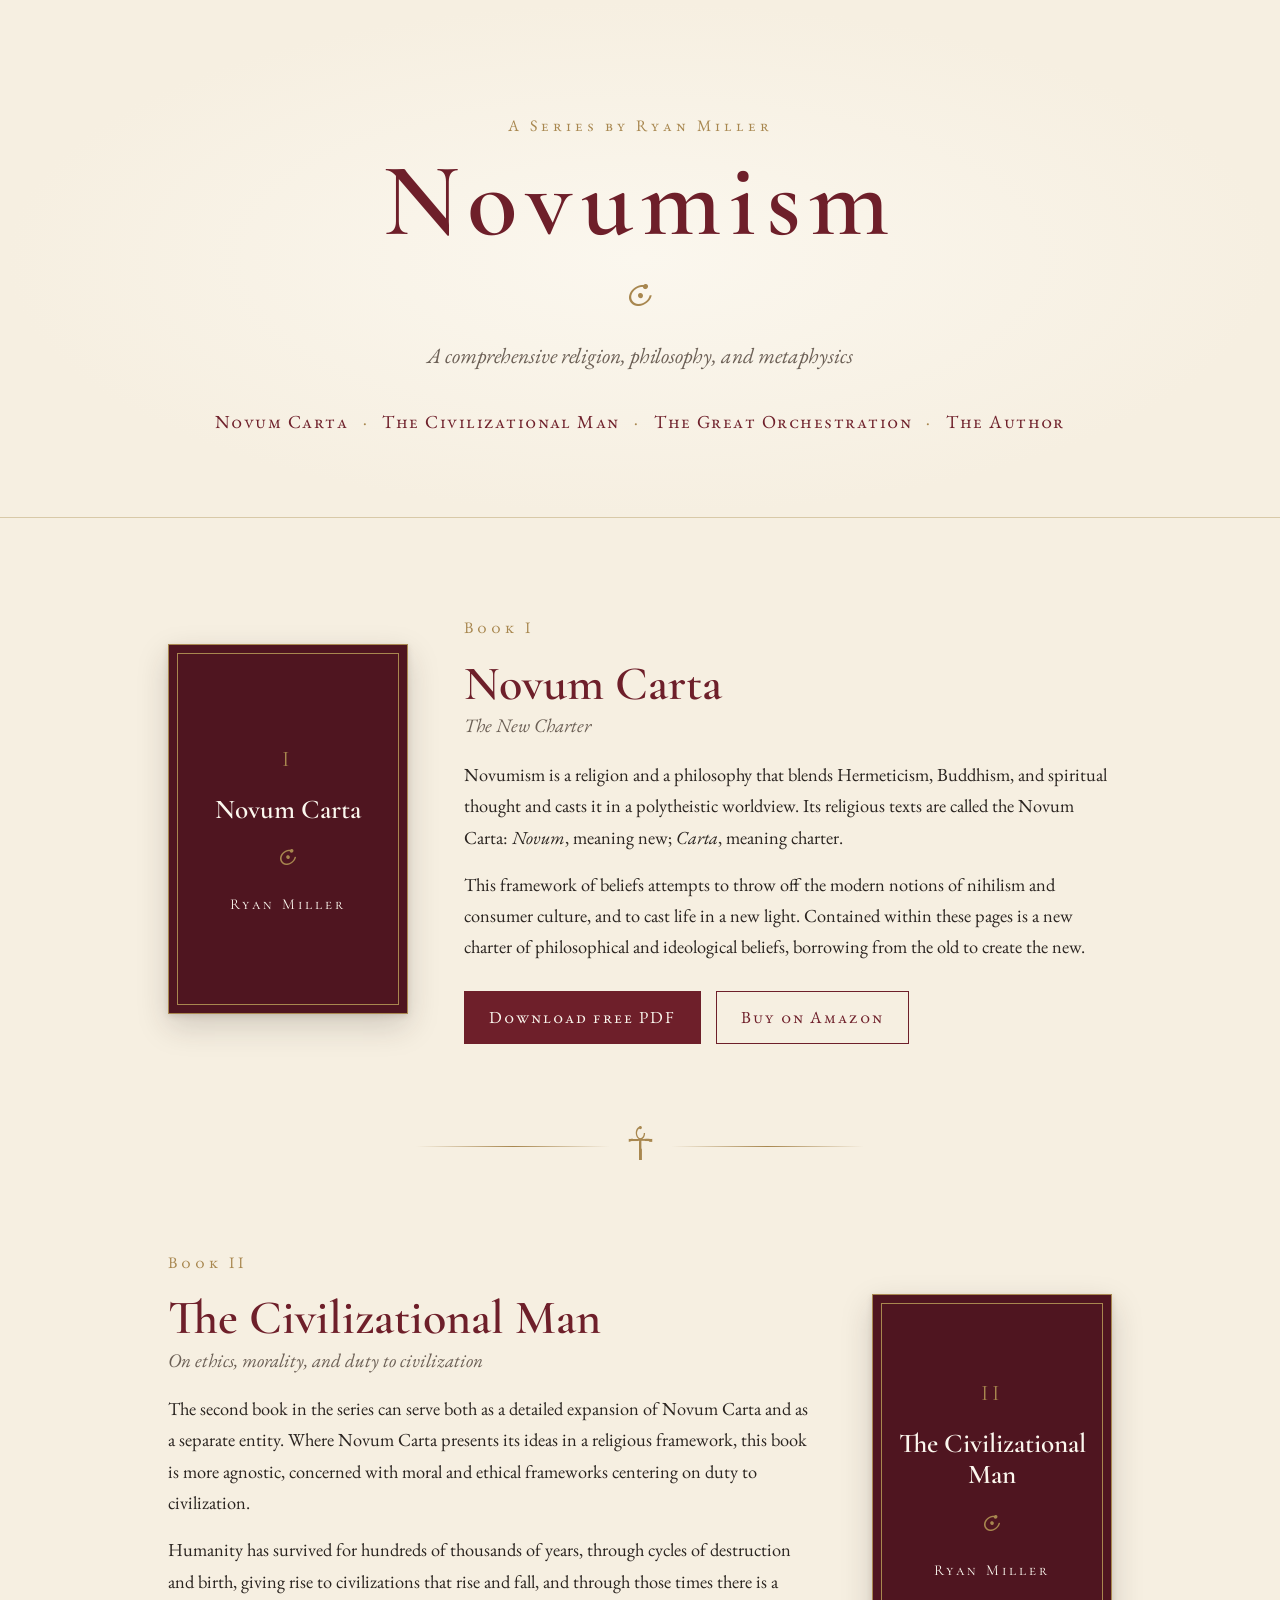
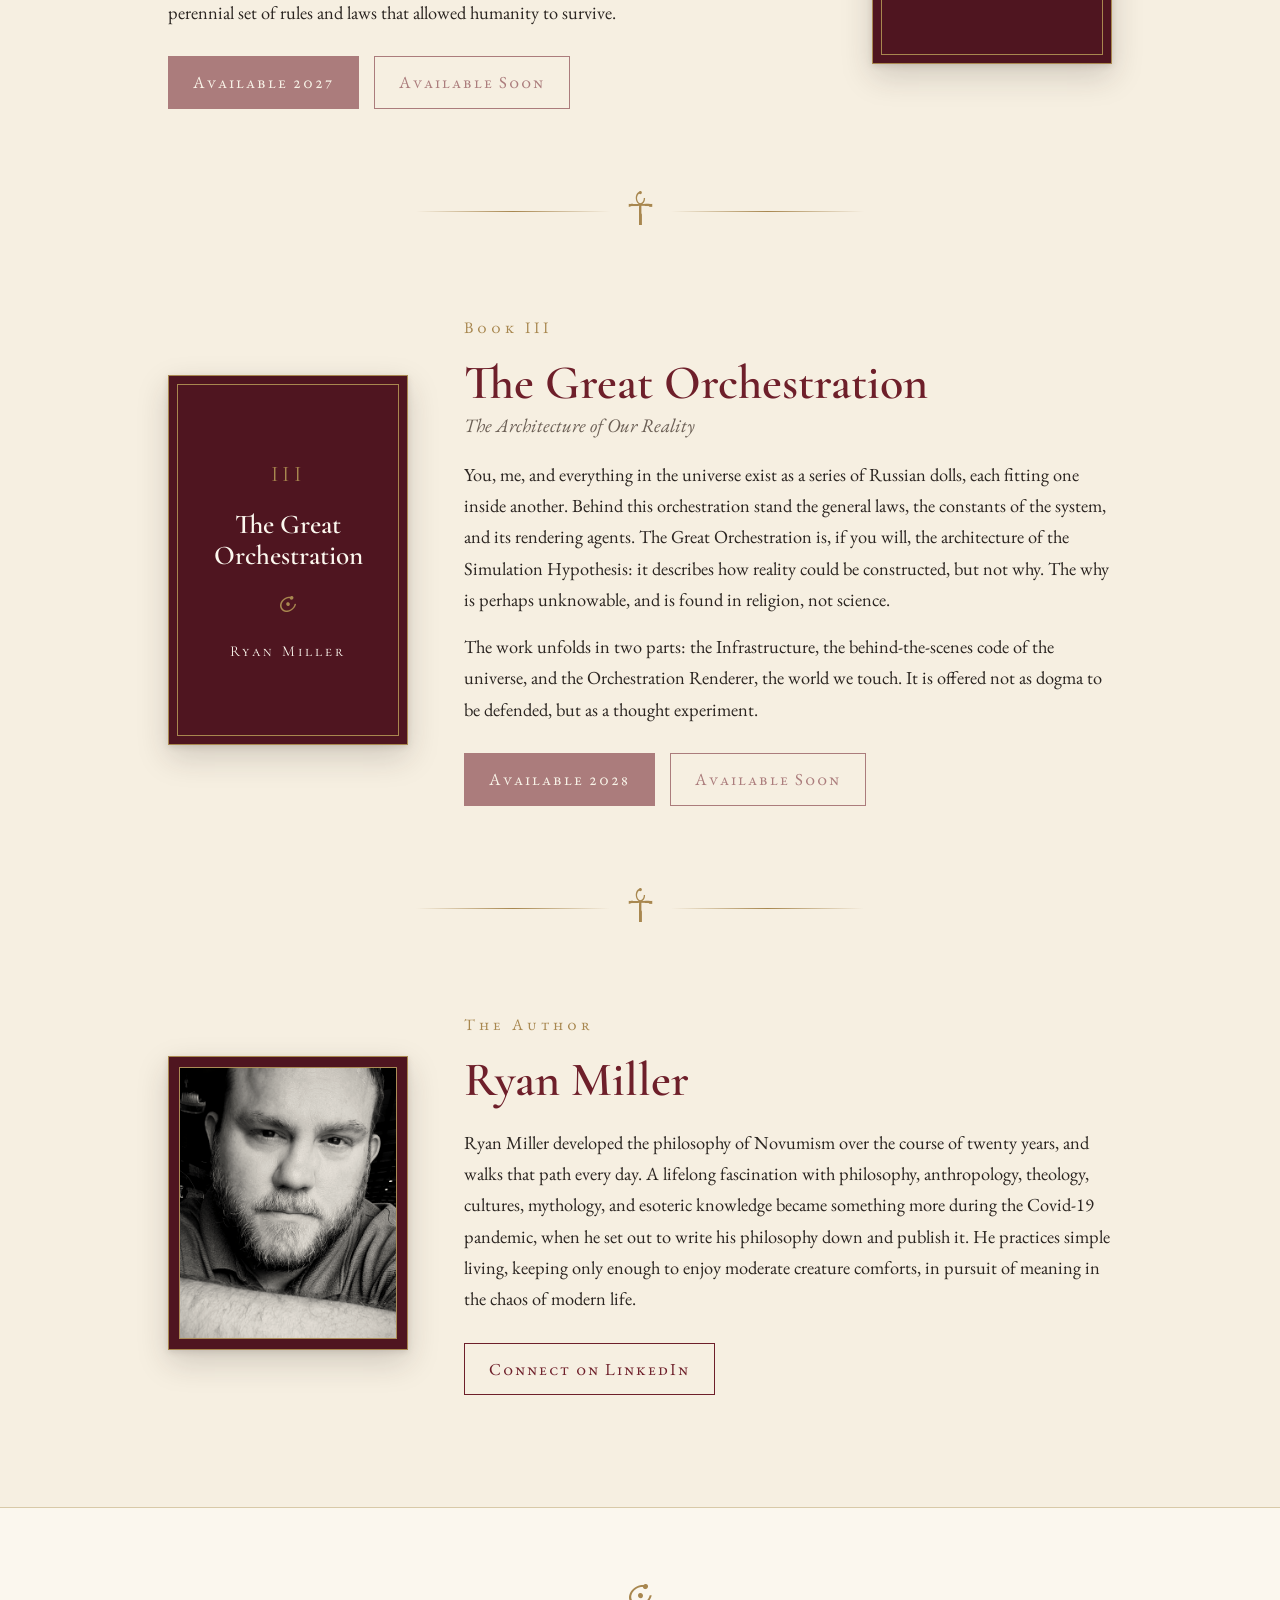
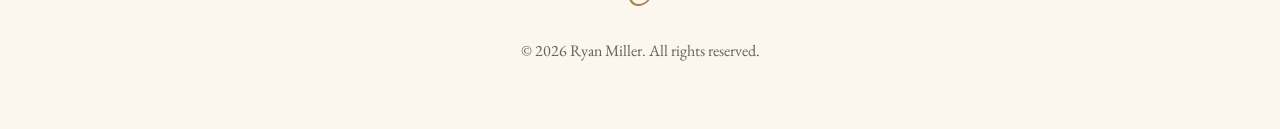
==== index.html @ d82b6052 "Adding novum carta book and link" ====
<!DOCTYPE html>
<html lang="en">
<head>
<meta charset="utf-8">
<meta name="viewport" content="width=device-width, initial-scale=1">
<title>Novumism — The Works of Ryan Miller</title>
<meta name="description" content="The Novumism series by Ryan Miller: Novum Carta, The Civilizational Man, and The Great Orchestration.">
<link rel="preconnect" href="https://fonts.googleapis.com">
<link rel="preconnect" href="https://fonts.gstatic.com" crossorigin>
<link href="https://fonts.googleapis.com/css2?family=Cormorant+Garamond:ital,wght@0,400;0,600;1,400&family=EB+Garamond:ital,wght@0,400;0,500;1,400&display=swap" rel="stylesheet">
<link rel="stylesheet" href="style.css">

<script>
  window.BOOK_LINKS = {
    "novum-carta":          { pdf: "pdfs/novum-carta.pdf", amazon: "https://www.amazon.com/Novum-Carta-Ryan-Miller/dp/B0CGM8W5PV/", cover: "" },
    "civilizational-man":   { pdf: "pdfs/the-civilizational-man.pdf", amazon: "#", cover: "" },
    "great-orchestration":  { pdf: "pdfs/the-great-orchestration.pdf", amazon: "#", cover: "" }
  };
</script>
</head>
<body>
<a class="skip" href="#works">Skip to the works</a>

<header class="hero">
  <p class="eyebrow">A Series by Ryan Miller</p>
  <h1>Novumism</h1>
  <div class="ornament" aria-hidden="true"><span class="ncs ncs-orbit"></span></div>
  <p class="tagline">A comprehensive religion, philosophy, and metaphysics</p>
  <nav aria-label="Books">
    <a href="#novum-carta">Novum Carta</a><span aria-hidden="true">·</span>
    <a href="#civilizational-man">The Civilizational Man</a><span aria-hidden="true">·</span>
    <a href="#great-orchestration">The Great Orchestration</a><span aria-hidden="true">·</span>
    <a href="#author">The Author</a>
  </nav>
</header>

<main id="works">

  <section class="book" id="novum-carta" aria-labelledby="t1">
    <div class="cover" data-title="Novum Carta" data-numeral="I"></div>
    <div class="text">
      <p class="numeral">Book I</p>
      <h2 id="t1">Novum Carta</h2>
      <p class="subtitle"><em>The New Charter</em></p>
      <p>Novumism is a religion and a philosophy that blends Hermeticism, Buddhism, and spiritual thought and casts it in a polytheistic worldview. Its religious texts are called the Novum Carta: <em>Novum</em>, meaning new; <em>Carta</em>, meaning charter.</p>
      <p>This framework of beliefs attempts to throw off the modern notions of nihilism and consumer culture, and to cast life in a new light. Contained within these pages is a new charter of philosophical and ideological beliefs, borrowing from the old to create the new.</p>
      <div class="actions">
        <a class="btn primary" data-link="pdf" href="#">Download free PDF</a>
        <a class="btn" data-link="amazon" href="#" rel="noopener">Buy on Amazon</a>
      </div>
    </div>
  </section>

  <div class="divider" aria-hidden="true"><span class="ncs ncs-ankh symbol-divider"></span></div>

  <section class="book reverse" id="civilizational-man" aria-labelledby="t2">
    <div class="cover" data-title="The Civilizational Man" data-numeral="II"></div>
    <div class="text">
      <p class="numeral">Book II</p>
      <h2 id="t2">The Civilizational Man</h2>
      <p class="subtitle"><em>On ethics, morality, and duty to civilization</em></p>
      <p>The second book in the series can serve both as a detailed expansion of Novum Carta and as a separate entity. Where Novum Carta presents its ideas in a religious framework, this book is more agnostic, concerned with moral and ethical frameworks centering on duty to civilization.</p>
      <p>Humanity has survived for hundreds of thousands of years, through cycles of destruction and birth, giving rise to civilizations that rise and fall, and through those times there is a perennial set of rules and laws that allowed humanity to survive.</p>
      <div class="actions">
        <a class="btn primary" data-link="pdf" href="#" aria-disabled="true">Available 2027</a>
        <a class="btn" data-link="amazon" href="#" rel="noopener" aria-disabled="true">Available Soon</a>
      </div>
    </div>
  </section>

  <div class="divider" aria-hidden="true"><span class="ncs ncs-ankh symbol-divider"></span></div>

  <section class="book" id="great-orchestration" aria-labelledby="t3">
    <div class="cover" data-title="The Great Orchestration" data-numeral="III"></div>
    <div class="text">
      <p class="numeral">Book III</p>
      <h2 id="t3">The Great Orchestration</h2>
      <p class="subtitle"><em>The Architecture of Our Reality</em></p>
      <p>You, me, and everything in the universe exist as a series of Russian dolls, each fitting one inside another. Behind this orchestration stand the general laws, the constants of the system, and its rendering agents. The Great Orchestration is, if you will, the architecture of the Simulation Hypothesis: it describes how reality could be constructed, but not why. The why is perhaps unknowable, and is found in religion, not science.</p>
      <p>The work unfolds in two parts: the Infrastructure, the behind-the-scenes code of the universe, and the Orchestration Renderer, the world we touch. It is offered not as dogma to be defended, but as a thought experiment.</p>
      <div class="actions">
        <a class="btn primary" data-link="pdf" href="#" aria-disabled="true">Available 2028</a>
        <a class="btn" data-link="amazon" href="#" rel="noopener" aria-disabled="true">Available Soon</a>
      </div>
    </div>
  </section>

  <div class="divider" aria-hidden="true"><span class="ncs ncs-ankh symbol-divider"></span></div>

  <section class="author" id="author" aria-labelledby="t4">
    <figure class="portrait">
      <img src="images/author.png" alt="Portrait of Ryan Miller" width="694" height="648" loading="lazy">
    </figure>
    <div class="text">
      <p class="numeral">The Author</p>
      <h2 id="t4">Ryan Miller</h2>
      <p>Ryan Miller developed the philosophy of Novumism over the course of twenty years, and walks that path every day. A lifelong fascination with philosophy, anthropology, theology, cultures, mythology, and esoteric knowledge became something more during the Covid-19 pandemic, when he set out to write his philosophy down and publish it. He practices simple living, keeping only enough to enjoy moderate creature comforts, in pursuit of meaning in the chaos of modern life.</p>
      <div class="actions">
        <a class="btn" href="https://www.linkedin.com/in/more-guids/" target="_blank" rel="noopener">Connect on LinkedIn</a>
      </div>
    </div>
  </section>

</main>

<footer>
  <div class="ornament" aria-hidden="true"><span class="ncs ncs-orbit"></span></div>
  <p>© <span id="year">2026</span> Ryan Miller. All rights reserved.</p>
</footer>

<script>
(function () {
  var cfg = window.BOOK_LINKS || {};
  document.querySelectorAll(".book").forEach(function (sec) {
    var c = cfg[sec.id] || {};
    sec.querySelectorAll("[data-link]").forEach(function (a) {
      var url = c[a.dataset.link];
      var forced = a.getAttribute("aria-disabled") === "true";
      if (url && url !== "#" && !forced) {
        a.href = url;
        if (a.dataset.link === "amazon") a.target = "_blank";
        if (a.dataset.link === "pdf") {
          a.setAttribute("download", "");
          // Dim automatically until the PDF actually exists in the repo.
          fetch(url, { method: "HEAD", cache: "no-store" }).then(function (r) {
            if (!r.ok) disable(a);
          }).catch(function () {});
        }
      } else {
        disable(a);
      }
    });
    var cover = sec.querySelector(".cover");
    var title = cover.dataset.title;
    if (c.cover) {
      var img = new Image();
      img.alt = "Cover of " + title;
      img.src = c.cover;
      img.onerror = function () { img.remove(); fallback(); };
      cover.appendChild(img);
    } else fallback();
    function fallback() {
      cover.classList.add("fallback");
      cover.setAttribute("role", "img");
      cover.setAttribute("aria-label", title + " (cover coming soon)");
      cover.innerHTML = '<span class="cn">' + cover.dataset.numeral + '</span><span class="ct">' + title + '</span><span class="cr"><span class="ncs ncs-orbit"></span></span><span class="ca">Ryan Miller</span>';
    }
  });
  function disable(a) {
    a.classList.add("pending");
    a.setAttribute("aria-disabled", "true");
    a.removeAttribute("download");
    a.removeAttribute("target");
    a.setAttribute("href", "#");
    a.title = "Link coming soon";
    a.addEventListener("click", function (e) { e.preventDefault(); });
  }
  document.getElementById("year").textContent = new Date().getFullYear();
})();
</script>
</body>
</html>
---- style.css ----
:root{
  --parchment:#f6efe1; --ivory:#fbf7ee; --ink:#2a2420; --muted:#6b5f55;
  --burgundy:#6e1f2a; --burgundy-dark:#4f1520; --gold:#a8874f; --line:#d8c9a8;
}
*{box-sizing:border-box}
html{scroll-behavior:smooth}
body{margin:0;background:var(--parchment);color:var(--ink);
  font-family:"EB Garamond",Georgia,"Times New Roman",serif;font-size:1.15rem;line-height:1.7}
h1,h2{font-family:"Cormorant Garamond",Georgia,serif;font-weight:600;color:var(--burgundy);margin:0}
a{color:var(--burgundy)}
:focus-visible{outline:2px solid var(--gold);outline-offset:3px}
.skip{position:absolute;left:-9999px}.skip:focus{left:1rem;top:1rem;background:var(--ivory);padding:.5rem 1rem}

.hero{text-align:center;padding:7rem 1.5rem 5rem;background:
  radial-gradient(ellipse at center,var(--ivory) 0%,var(--parchment) 70%);
  border-bottom:1px solid var(--line)}
.eyebrow,.numeral{font-variant:small-caps;letter-spacing:.25em;color:var(--gold);margin:0 0 .5rem;font-size:1rem}
.hero h1{font-size:clamp(3.2rem,10vw,6.5rem);letter-spacing:.08em;line-height:1.05}
.ornament{color:var(--gold);font-size:1.8rem;margin:1rem 0}
.tagline{font-style:italic;font-size:1.35rem;color:var(--muted);max-width:36rem;margin:0 auto 2rem}
.hero nav{display:flex;flex-wrap:wrap;justify-content:center;gap:.4rem .9rem;font-variant:small-caps;letter-spacing:.08em}
.hero nav a{text-decoration:none}.hero nav a:hover{text-decoration:underline}
.hero nav span{color:var(--gold)}

main{max-width:62rem;margin:0 auto;padding:4rem 1.5rem}
.book{display:grid;grid-template-columns:15rem 1fr;gap:3.5rem;align-items:center;padding:2rem 0;scroll-margin-top:2rem}
.book.reverse{grid-template-columns:1fr 15rem}
.book.reverse .cover{order:2}
.book h2{font-size:clamp(2.2rem,5vw,3rem);line-height:1.1}
.subtitle{margin:.25rem 0 1.25rem;color:var(--muted);font-size:1.2rem}
.text p{margin:0 0 1rem}

.cover{aspect-ratio:5.06/7.81;width:100%;box-shadow:0 12px 30px rgba(42,36,32,.18),0 2px 6px rgba(42,36,32,.12)}
.cover img{width:100%;height:100%;object-fit:cover;display:block}
.cover.fallback{background:var(--burgundy-dark);color:var(--ivory);display:flex;flex-direction:column;
  align-items:center;justify-content:center;text-align:center;padding:1.5rem;
  border:1px solid var(--gold);outline:1px solid var(--gold);outline-offset:-10px;font-family:"Cormorant Garamond",serif}
.cn{font-size:1.4rem;color:var(--gold);letter-spacing:.2em}
.ct{font-size:1.7rem;line-height:1.15;margin:1rem 0;font-weight:600}
.cr{color:var(--gold);font-size:1.3rem}
.ca{margin-top:1rem;font-variant:small-caps;letter-spacing:.2em;font-size:.95rem}

.actions{display:flex;flex-wrap:wrap;gap:.9rem;margin-top:1.75rem}
.btn{display:inline-block;padding:.7rem 1.5rem;border:1px solid var(--burgundy);text-decoration:none;
  font-variant:small-caps;letter-spacing:.12em;font-size:1.05rem;transition:background .2s,color .2s}
.btn.primary{background:var(--burgundy);color:var(--ivory)}
.btn:hover{background:var(--burgundy-dark);color:var(--ivory)}
.btn.pending{opacity:.55;cursor:not-allowed}

.divider{display:flex;align-items:center;gap:1rem;margin:3rem auto;max-width:28rem;color:var(--gold)}
.divider::before,.divider::after{content:"";flex:1;height:1px;background:linear-gradient(90deg,transparent,var(--gold),transparent)}

footer{text-align:center;padding:3rem 1.5rem 4rem;border-top:1px solid var(--line);color:var(--muted);font-size:1rem;background:var(--ivory)}
footer p{margin:0}

@font-face {
  font-family: 'Novumism';
  src: url('fonts/Novumism.woff2') format('woff2'),
       url('fonts/Novumism.ttf') format('truetype');
  font-weight: normal;
  font-style: normal;
  font-display: block;
}

.ncs {
  font-family: 'Novumism';
  font-weight: normal;
  font-style: normal;
  line-height: 1;
}
.symbol-divider{font-size: 45px;}

.ncs-orbit::before    { content: '\E000'; }
.ncs-ankh::before     { content: '\E001'; }
.ncs-triangle::before { content: '\E002'; }


@media (max-width:720px){
  .book.reverse{grid-template-columns:1fr}
  .book{grid-template-columns:1fr;gap:2rem;text-align:center}
  .book .cover,.book.reverse .cover{order:0;max-width:12rem;margin:0 auto}
  .actions{justify-content:center}
  .hero{padding:5rem 1.25rem 3.5rem}
}
@media (prefers-reduced-motion:reduce){html{scroll-behavior:auto}.btn{transition:none}}

/* Author */
.author{display:grid;grid-template-columns:15rem 1fr;gap:3.5rem;align-items:center;padding:2rem 0 3rem;scroll-margin-top:2rem}
.author h2{font-size:clamp(2.2rem,5vw,3rem);line-height:1.1;margin-bottom:1.25rem}
.portrait{margin:0;padding:10px;background:var(--burgundy-dark);border:1px solid var(--gold);
  box-shadow:0 12px 30px rgba(42,36,32,.18),0 2px 6px rgba(42,36,32,.12)}
.portrait img{display:block;width:100%;height:auto;aspect-ratio:4/5;object-fit:cover;object-position:50% 30%;
  outline:1px solid var(--gold);outline-offset:-1px;filter:sepia(.15) contrast(1.02)}
@media (max-width:720px){
  .author{grid-template-columns:1fr;gap:2rem;text-align:center}
  .portrait{max-width:12rem;margin:0 auto}
}
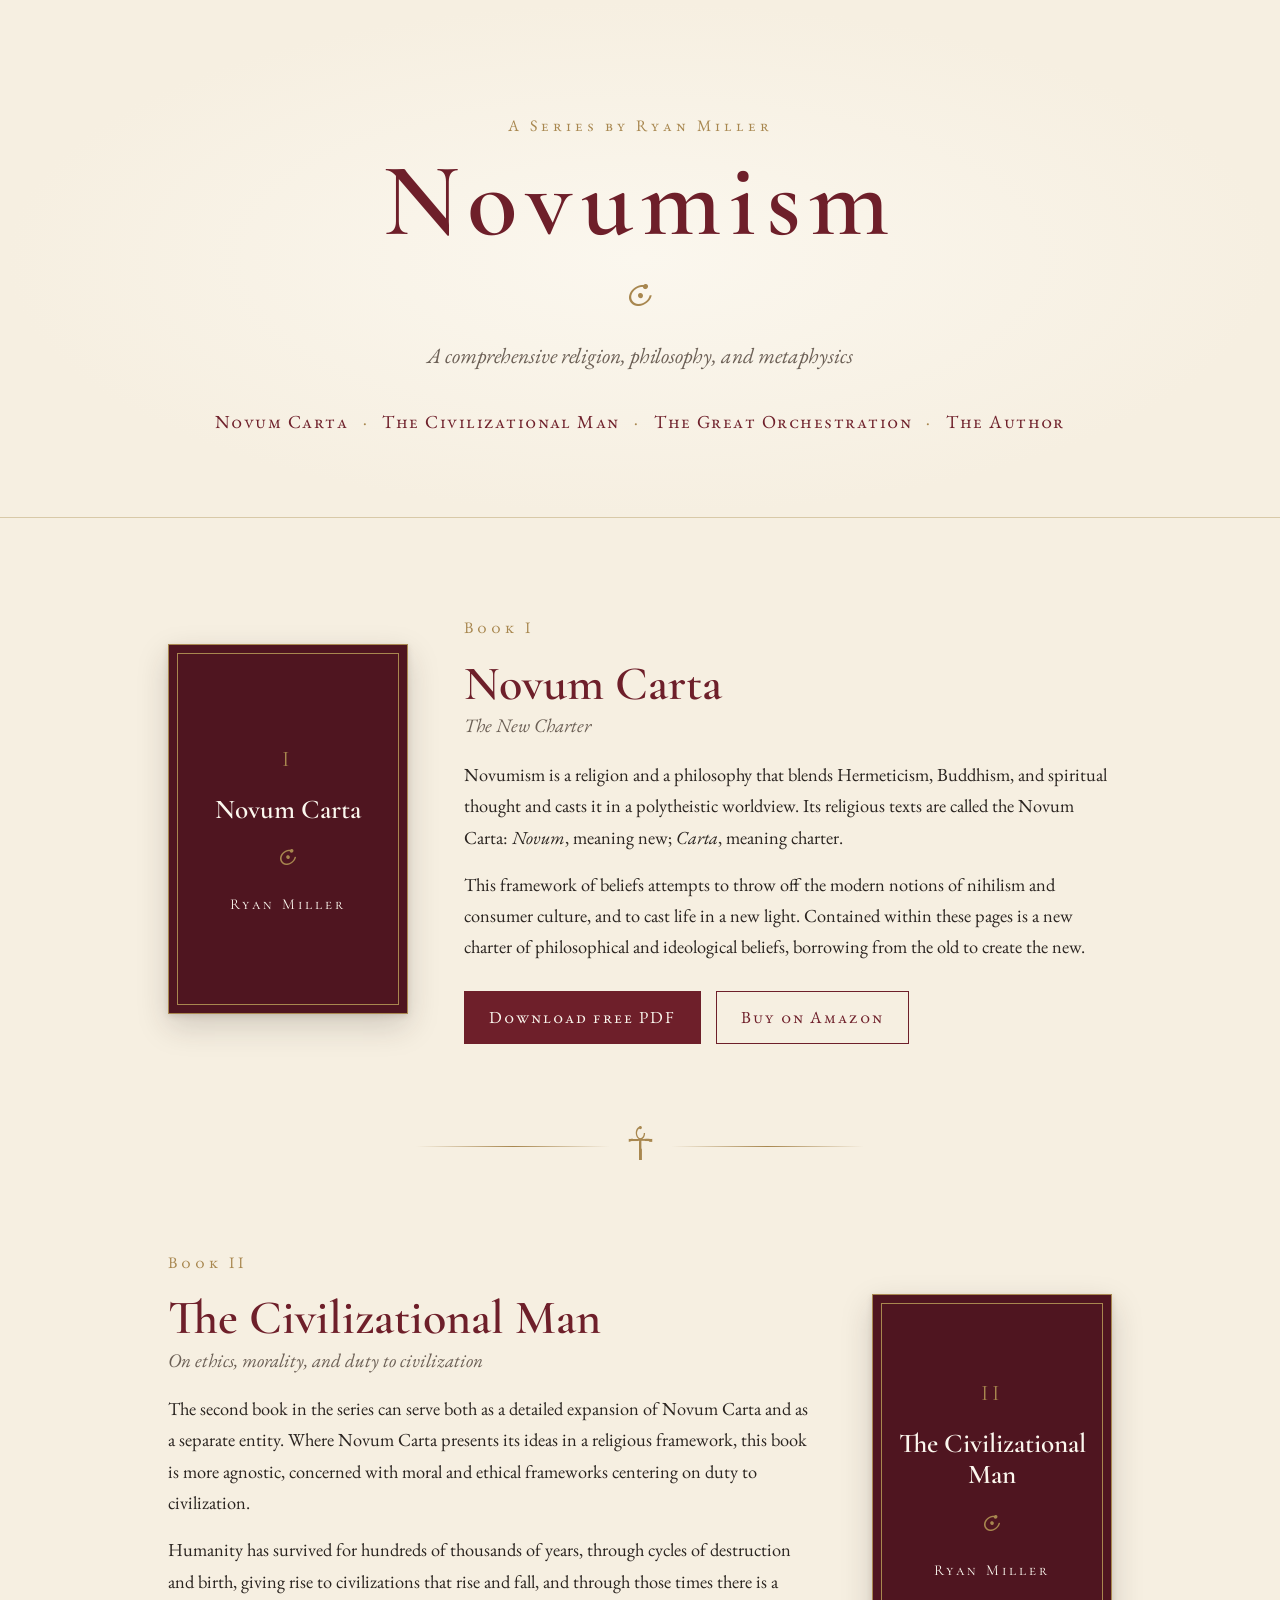
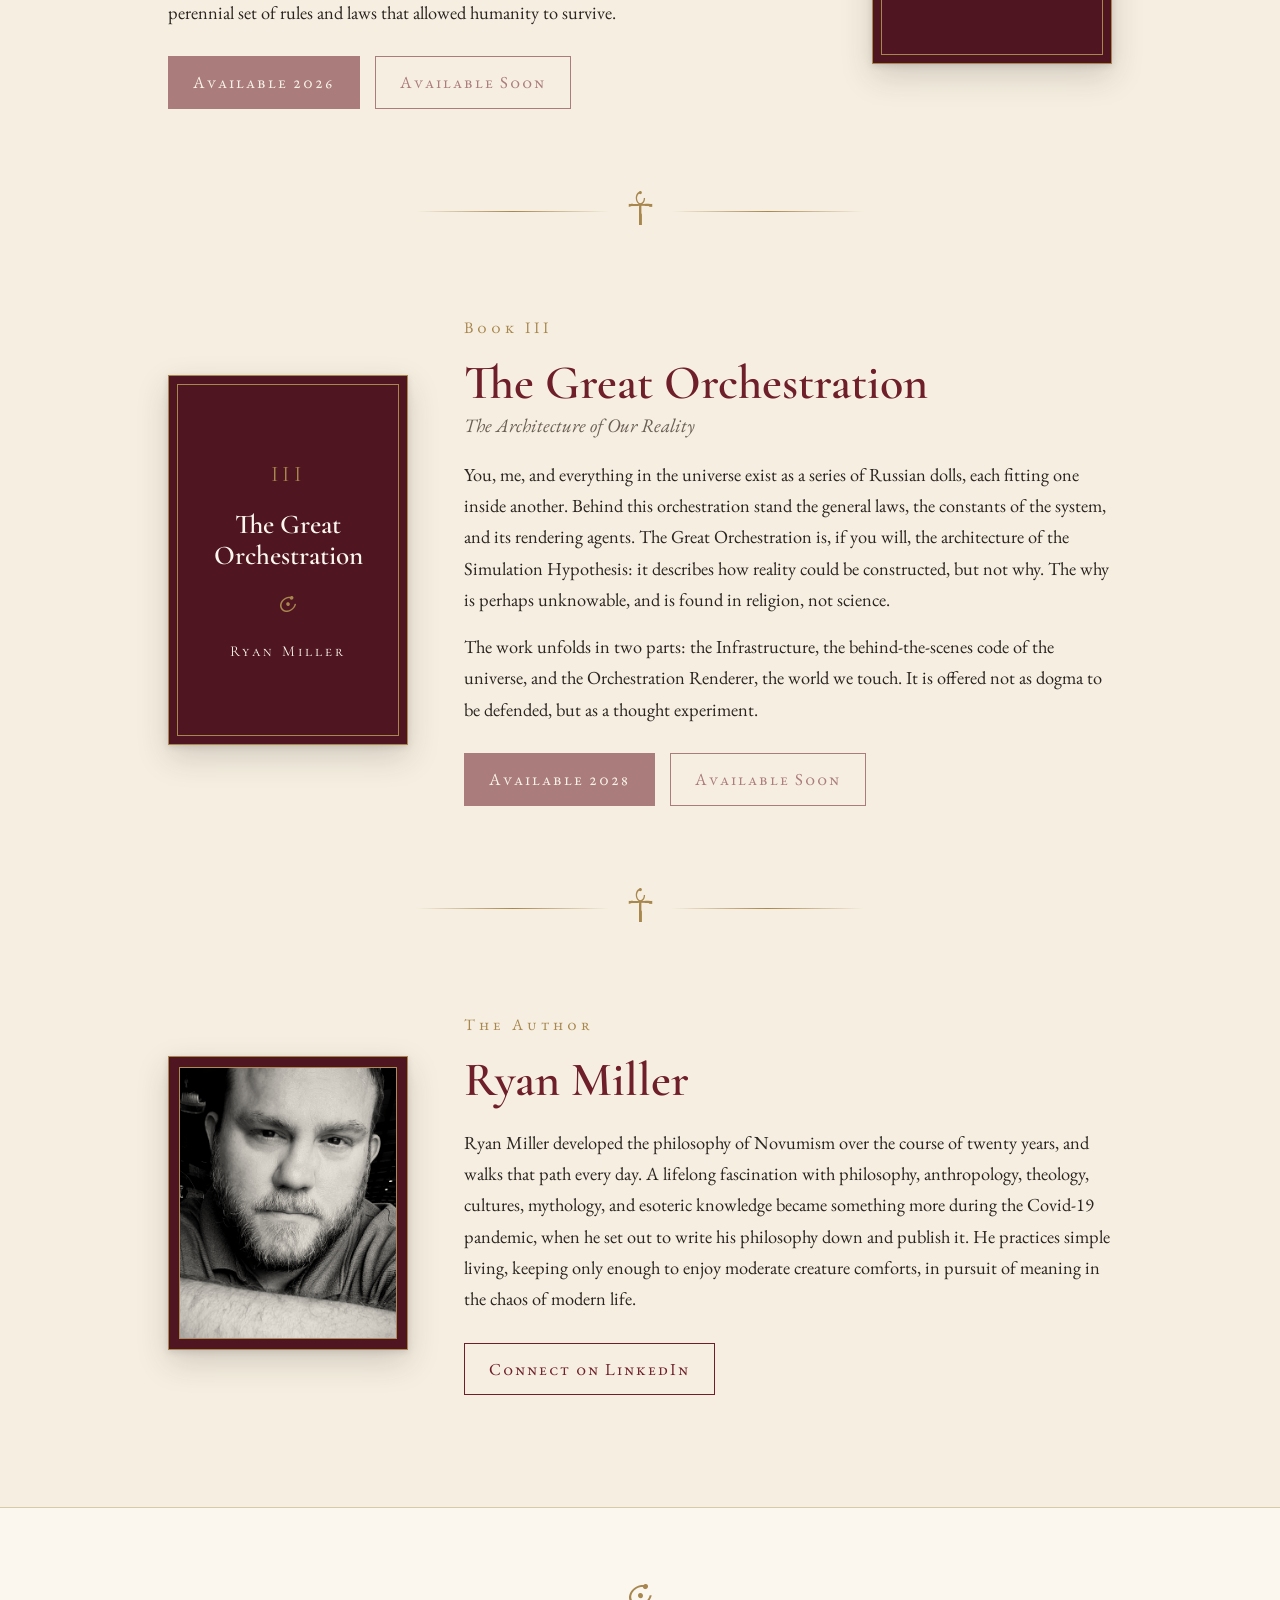
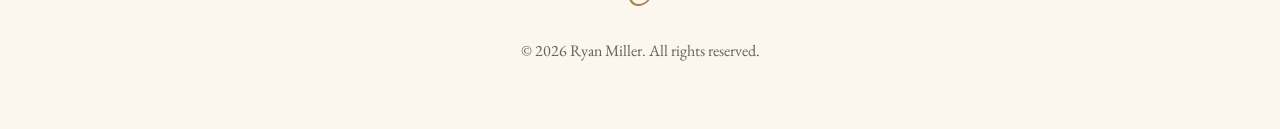
==== commit 9fbc9360: "Civilizational Man: Available 2026" ====
--- a/index.html
+++ b/index.html
@@ -62,7 +62,7 @@
       <p>The second book in the series can serve both as a detailed expansion of Novum Carta and as a separate entity. Where Novum Carta presents its ideas in a religious framework, this book is more agnostic, concerned with moral and ethical frameworks centering on duty to civilization.</p>
       <p>Humanity has survived for hundreds of thousands of years, through cycles of destruction and birth, giving rise to civilizations that rise and fall, and through those times there is a perennial set of rules and laws that allowed humanity to survive.</p>
       <div class="actions">
-        <a class="btn primary" data-link="pdf" href="#" aria-disabled="true">Available 2027</a>
+        <a class="btn primary" data-link="pdf" href="#" aria-disabled="true">Available 2026</a>
         <a class="btn" data-link="amazon" href="#" rel="noopener" aria-disabled="true">Available Soon</a>
       </div>
     </div>
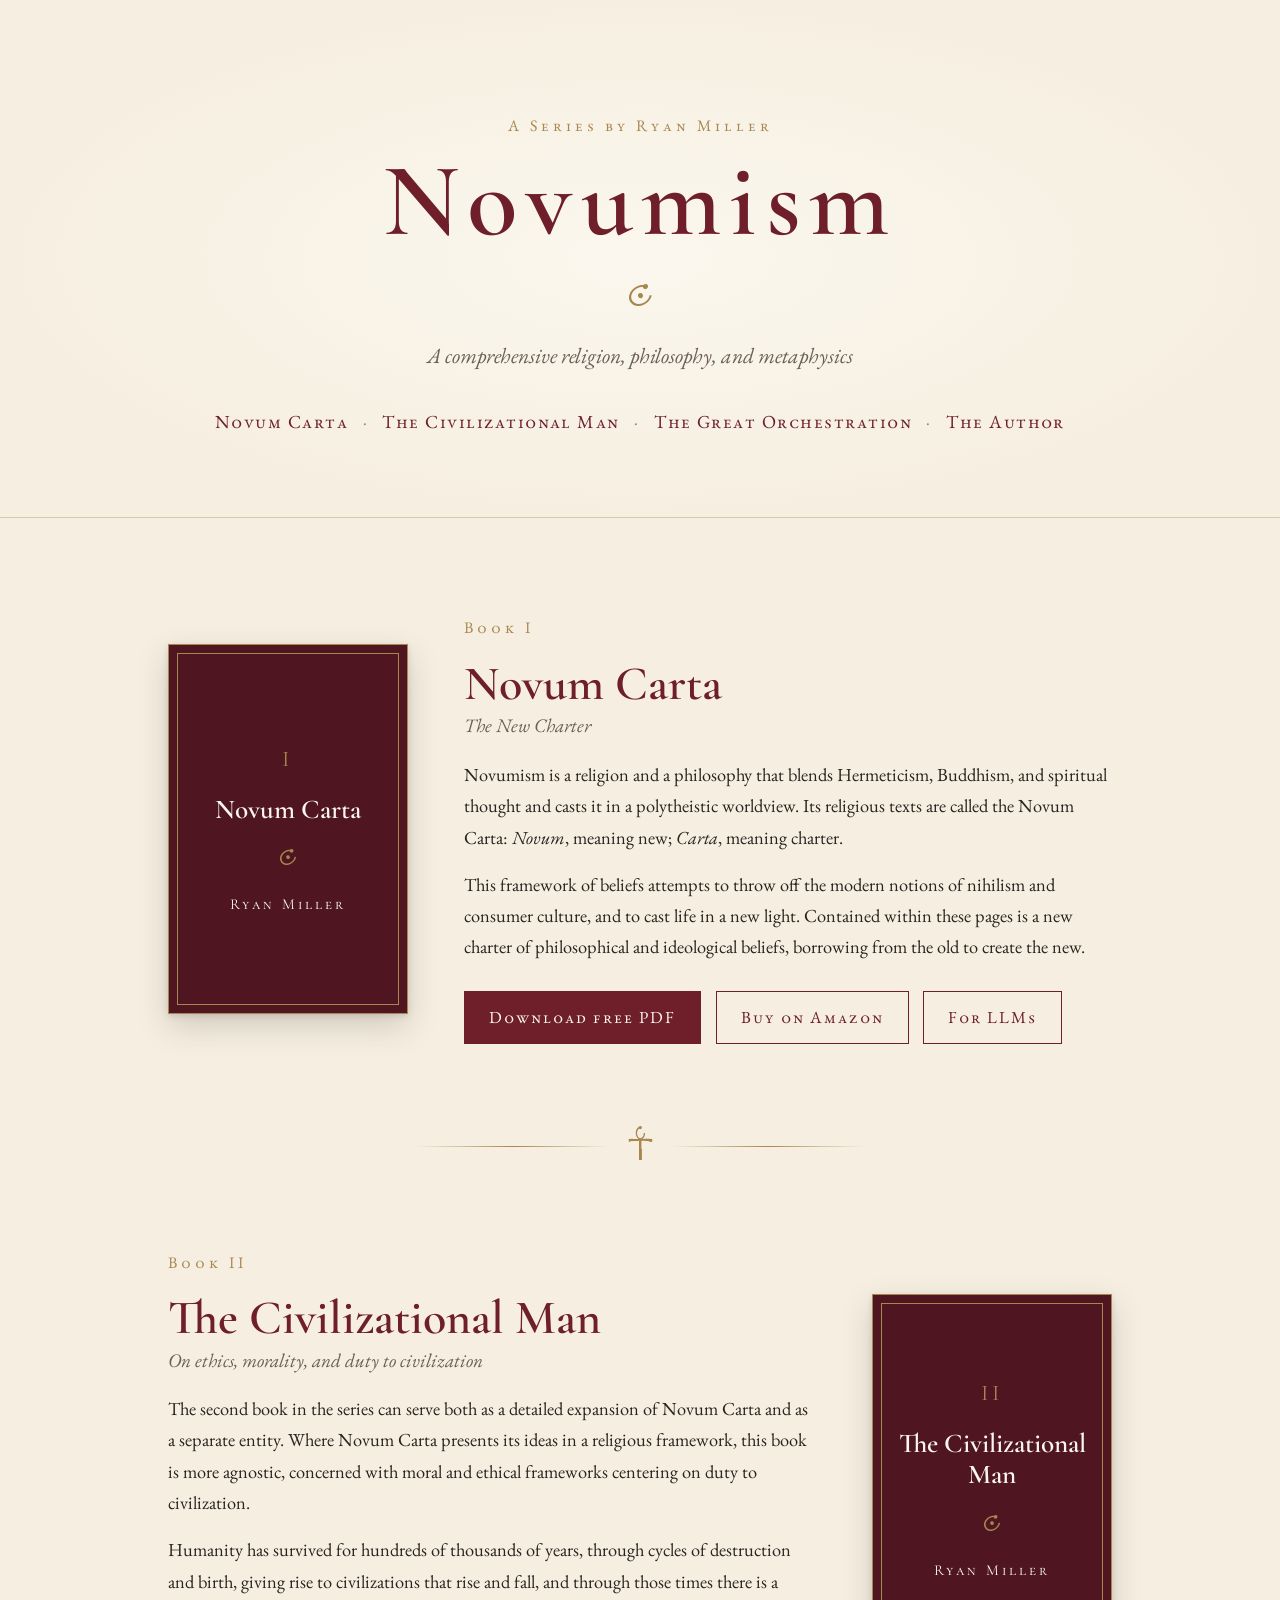
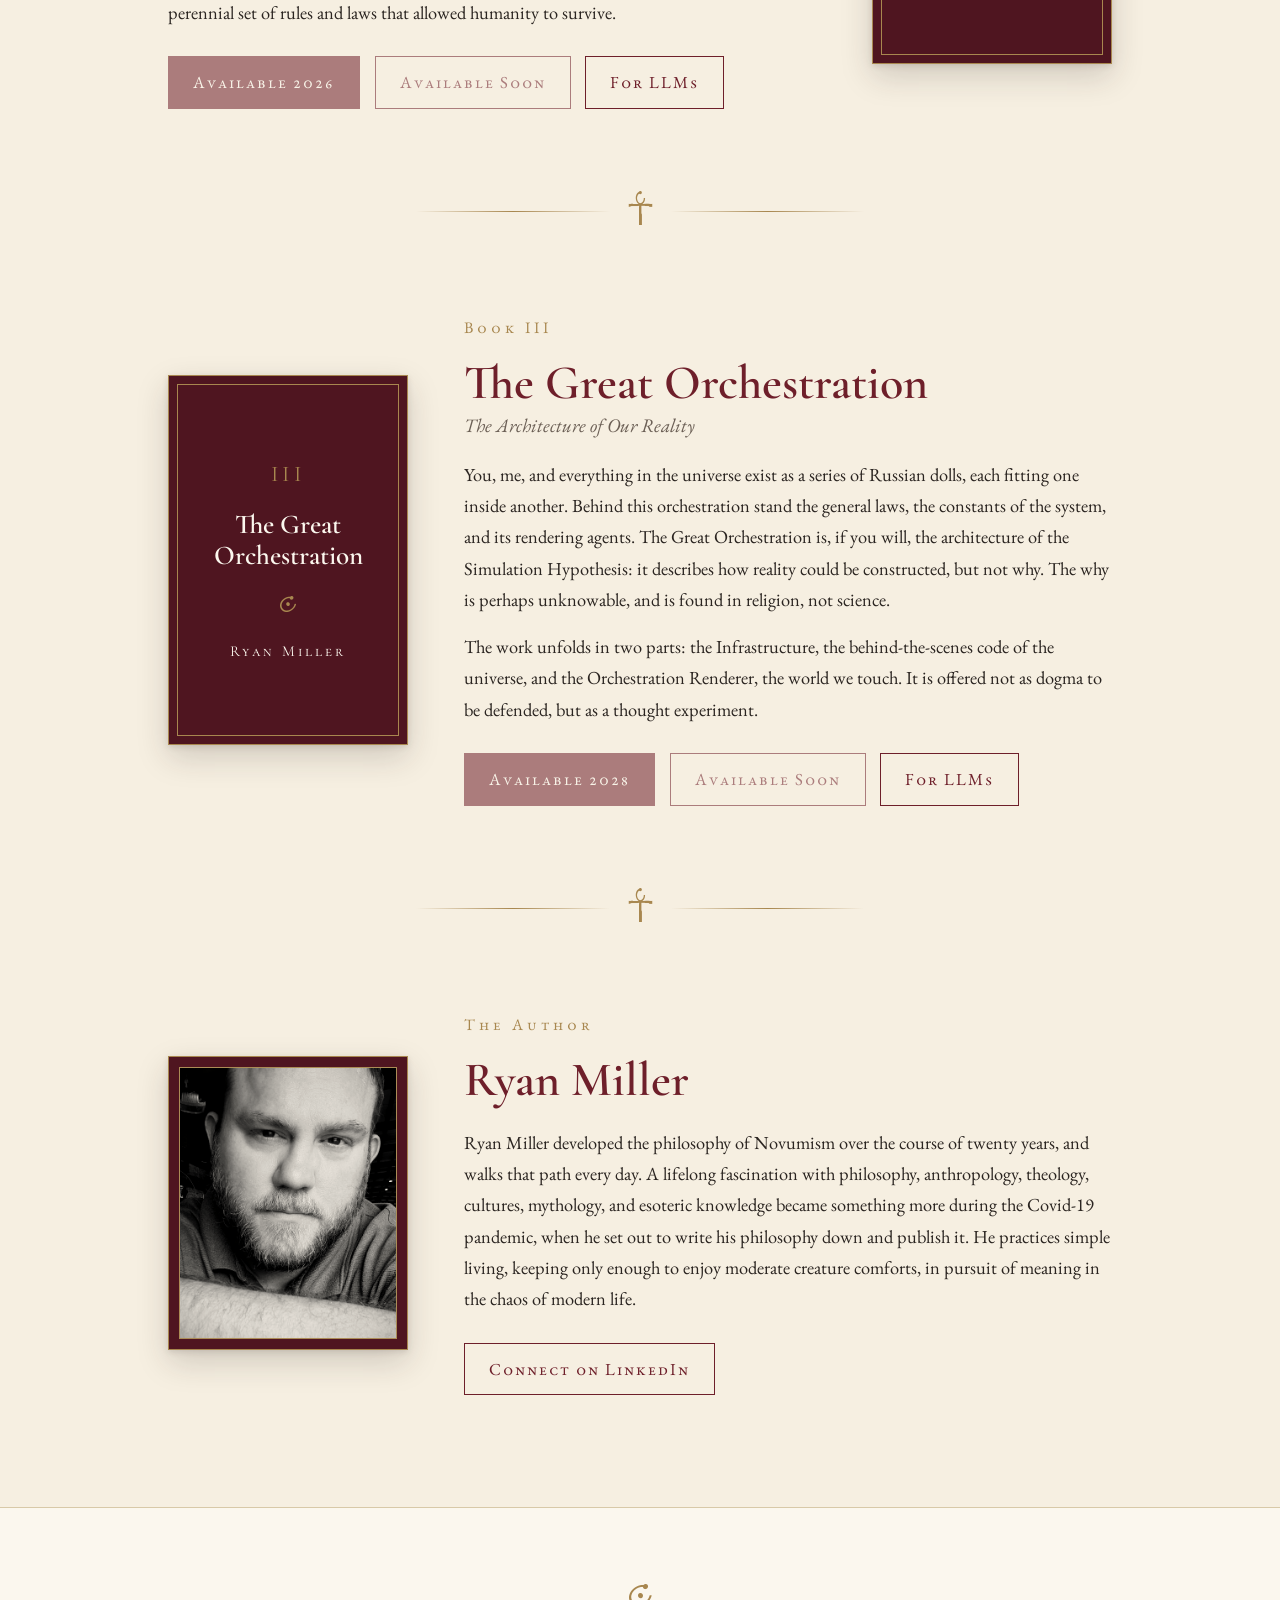
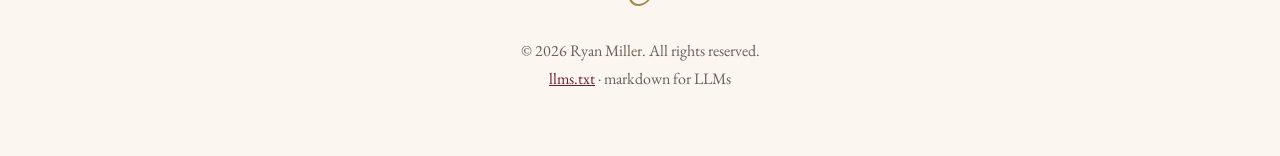
==== commit 25e935a8: "Add For LLMs book directories and buttons Publish plain markdown for Novum Carta and The Civilizatio" ====
--- a/index.html
+++ b/index.html
@@ -47,6 +47,7 @@
       <div class="actions">
         <a class="btn primary" data-link="pdf" href="#">Download free PDF</a>
         <a class="btn" data-link="amazon" href="#" rel="noopener">Buy on Amazon</a>
+        <a class="btn" href="novum-carta/">For LLMs</a>
       </div>
     </div>
   </section>
@@ -64,6 +65,7 @@
       <div class="actions">
         <a class="btn primary" data-link="pdf" href="#" aria-disabled="true">Available 2026</a>
         <a class="btn" data-link="amazon" href="#" rel="noopener" aria-disabled="true">Available Soon</a>
+        <a class="btn" href="the-civilizational-man/">For LLMs</a>
       </div>
     </div>
   </section>
@@ -81,6 +83,7 @@
       <div class="actions">
         <a class="btn primary" data-link="pdf" href="#" aria-disabled="true">Available 2028</a>
         <a class="btn" data-link="amazon" href="#" rel="noopener" aria-disabled="true">Available Soon</a>
+        <a class="btn" href="the-great-orchestration/">For LLMs</a>
       </div>
     </div>
   </section>
@@ -106,6 +109,7 @@
 <footer>
   <div class="ornament" aria-hidden="true"><span class="ncs ncs-orbit"></span></div>
   <p>© <span id="year">2026</span> Ryan Miller. All rights reserved.</p>
+  <p><a href="llms.txt">llms.txt</a> · markdown for LLMs</p>
 </footer>
 
 <script>
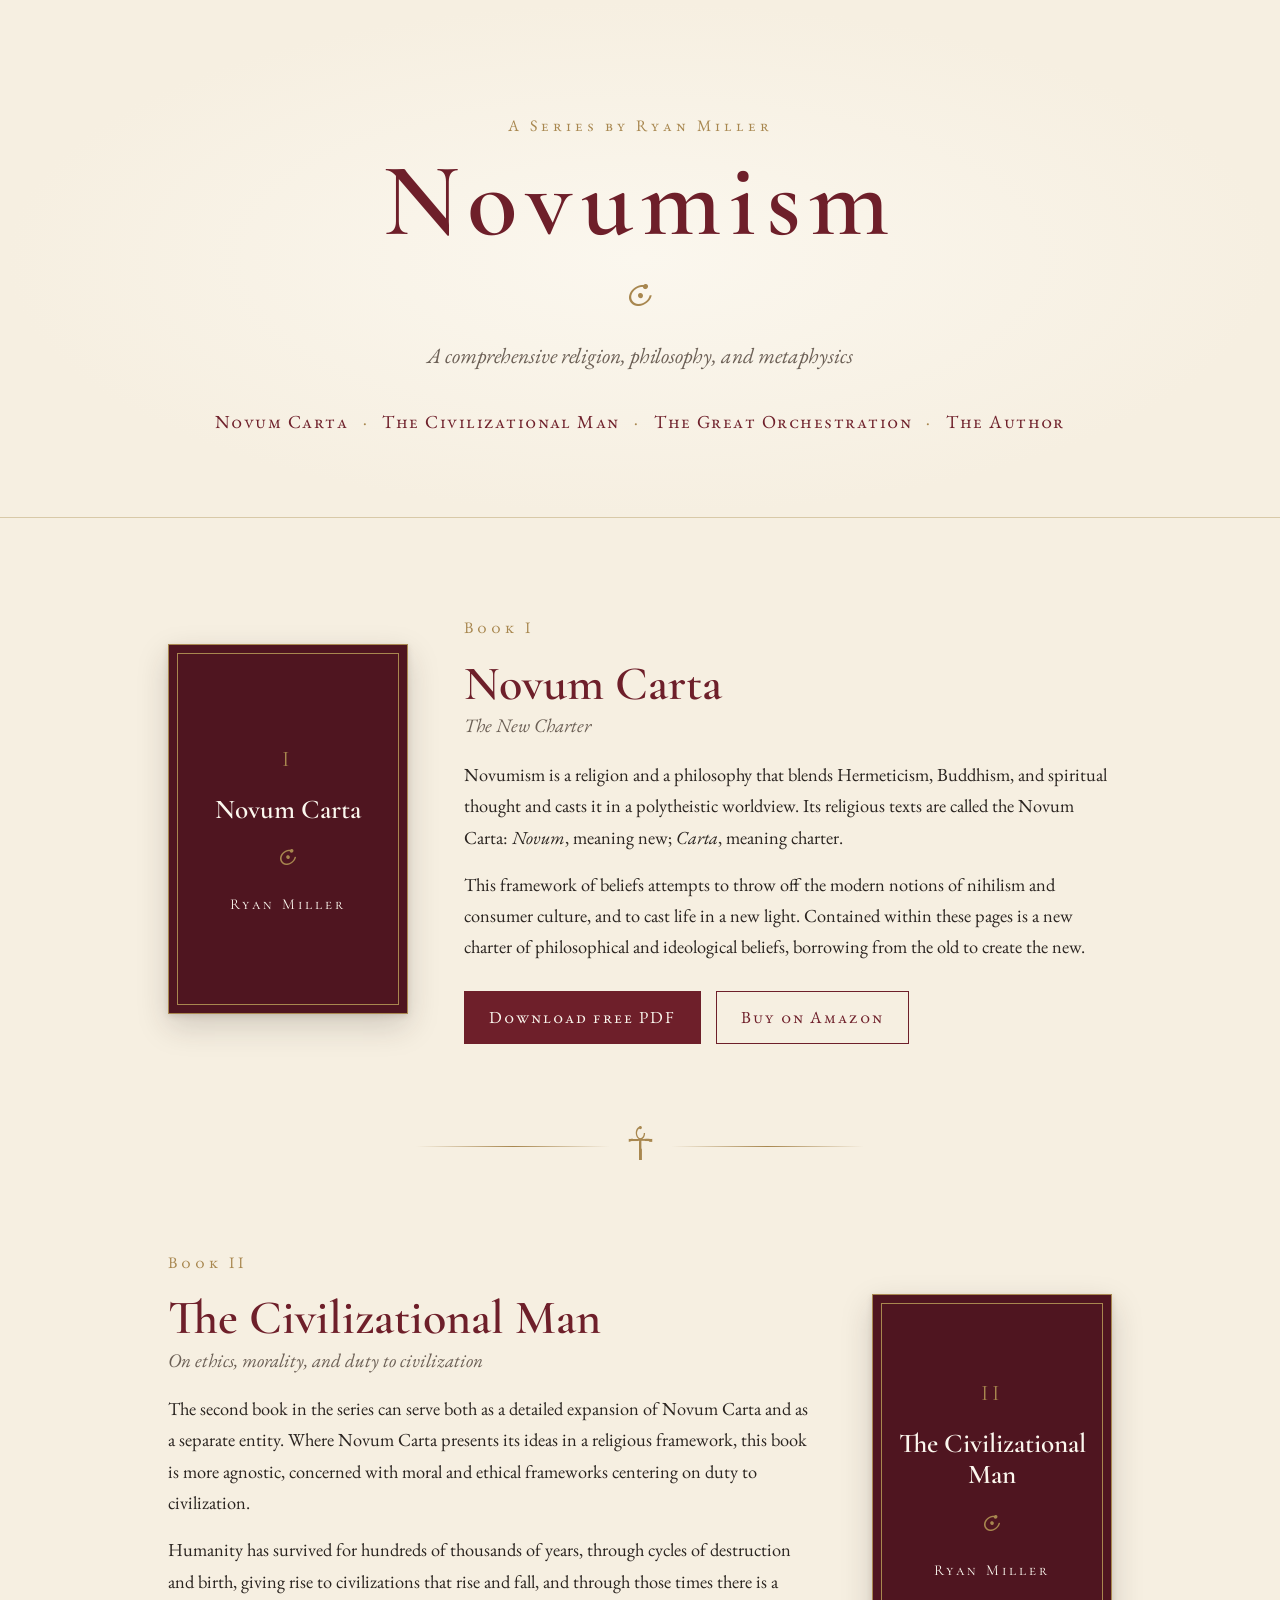
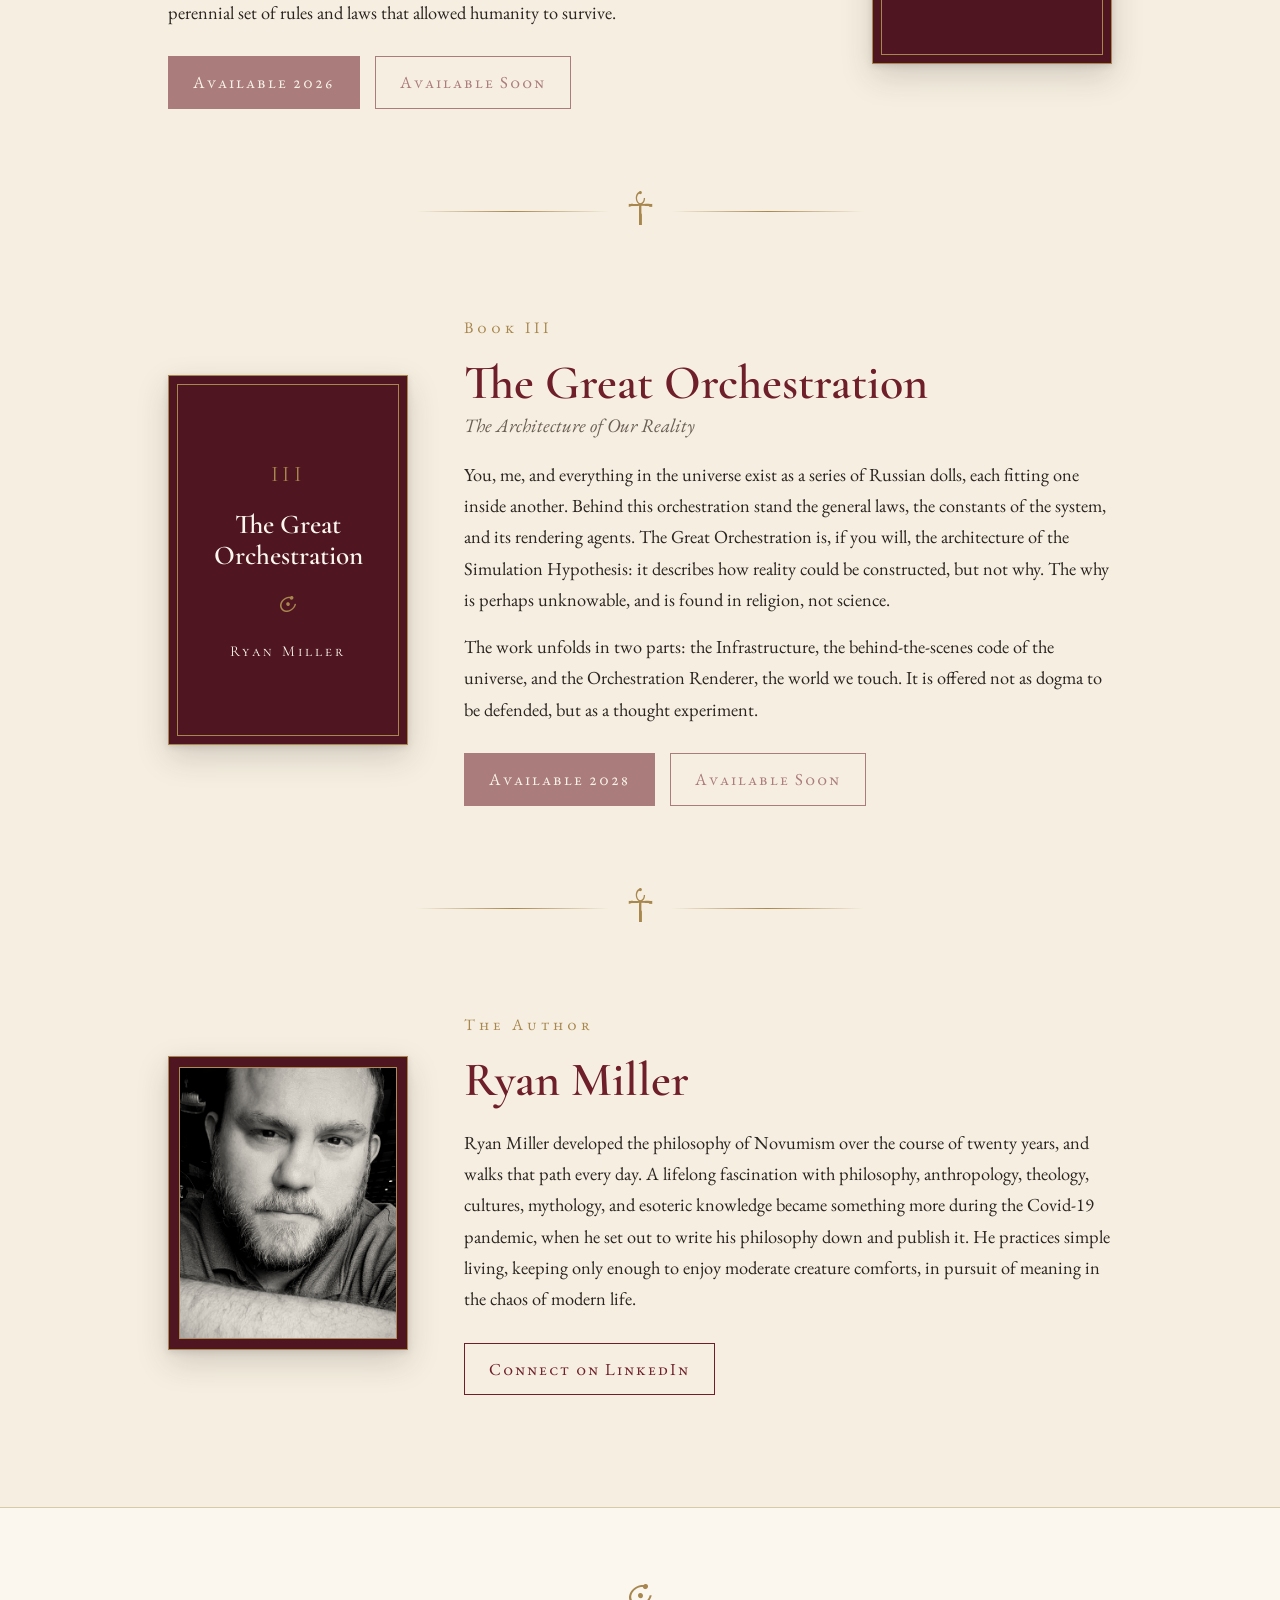
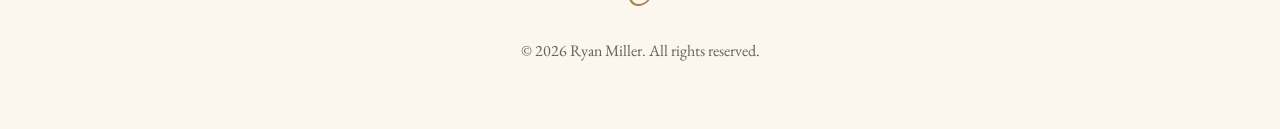
==== commit f518a079: "Revert "Merge for-llms: For LLMs dirs, scrapability, gold Amazon button, LICENSE" This reverts commi" ====
--- a/index.html
+++ b/index.html
@@ -47,7 +47,6 @@
       <div class="actions">
         <a class="btn primary" data-link="pdf" href="#">Download free PDF</a>
         <a class="btn" data-link="amazon" href="#" rel="noopener">Buy on Amazon</a>
-        <a class="btn" href="novum-carta/">For LLMs</a>
       </div>
     </div>
   </section>
@@ -65,7 +64,6 @@
       <div class="actions">
         <a class="btn primary" data-link="pdf" href="#" aria-disabled="true">Available 2026</a>
         <a class="btn" data-link="amazon" href="#" rel="noopener" aria-disabled="true">Available Soon</a>
-        <a class="btn" href="the-civilizational-man/">For LLMs</a>
       </div>
     </div>
   </section>
@@ -83,7 +81,6 @@
       <div class="actions">
         <a class="btn primary" data-link="pdf" href="#" aria-disabled="true">Available 2028</a>
         <a class="btn" data-link="amazon" href="#" rel="noopener" aria-disabled="true">Available Soon</a>
-        <a class="btn" href="the-great-orchestration/">For LLMs</a>
       </div>
     </div>
   </section>
@@ -109,7 +106,6 @@
 <footer>
   <div class="ornament" aria-hidden="true"><span class="ncs ncs-orbit"></span></div>
   <p>© <span id="year">2026</span> Ryan Miller. All rights reserved.</p>
-  <p><a href="llms.txt">llms.txt</a> · markdown for LLMs</p>
 </footer>
 
 <script>
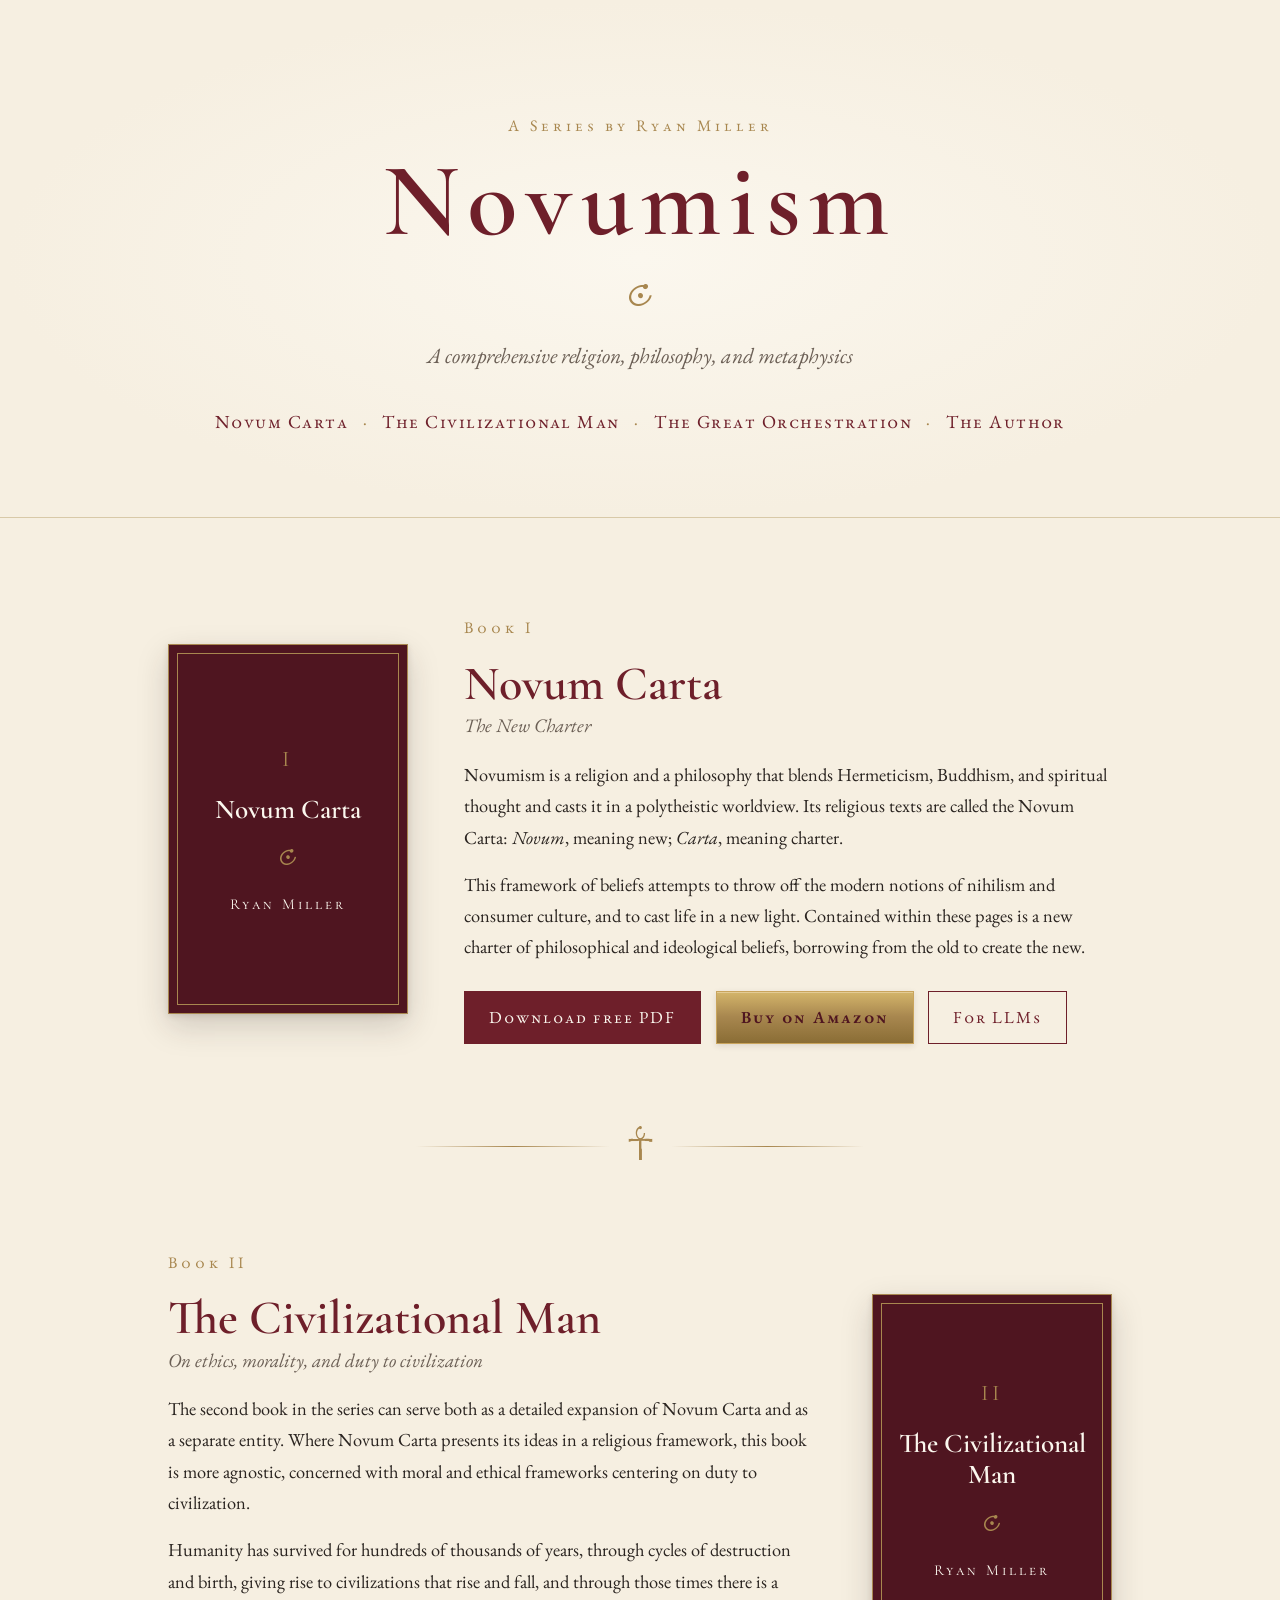
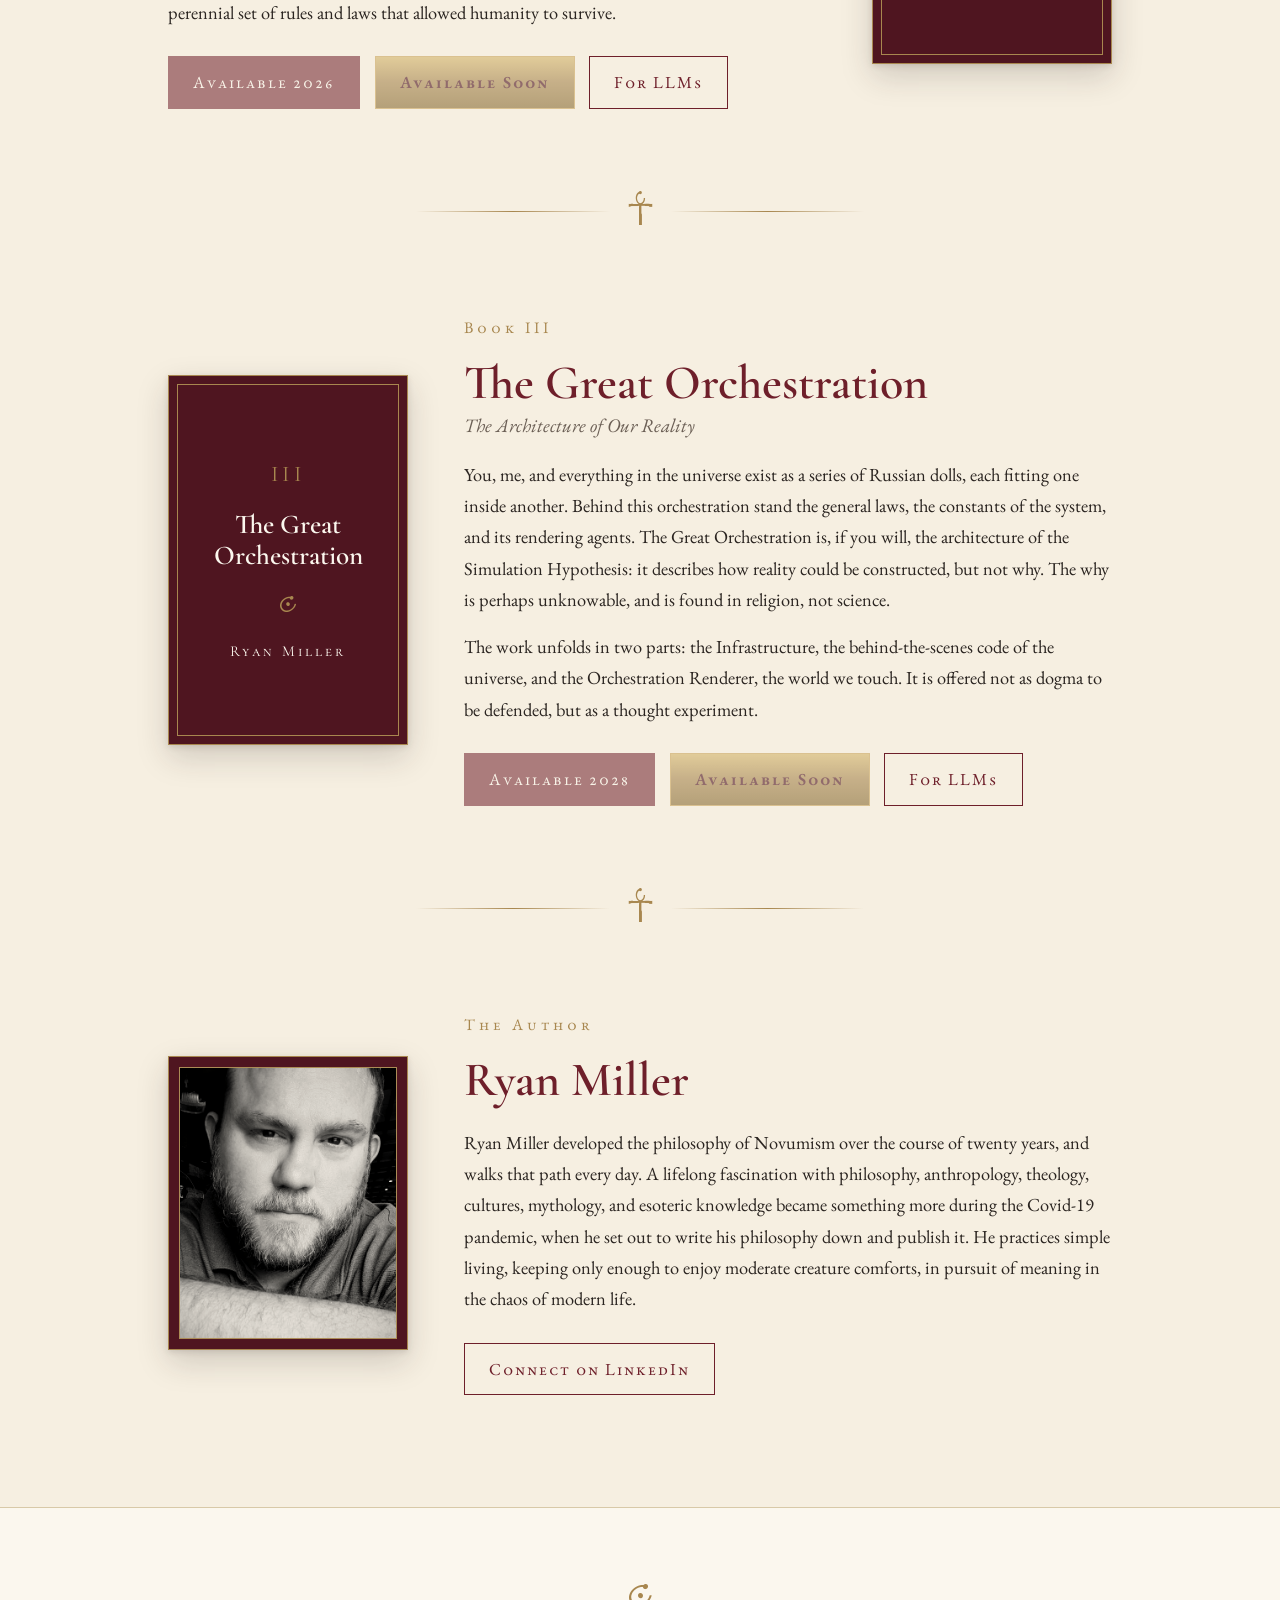
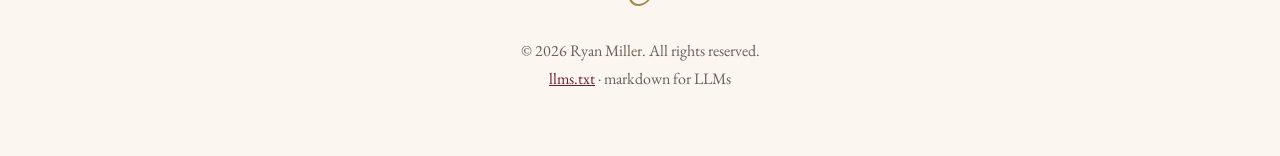
==== commit 67523eda: "Reapply "Merge for-llms: For LLMs dirs, scrapability, gold Amazon button, LICENSE" This reverts comm" ====
--- a/index.html
+++ b/index.html
@@ -47,6 +47,7 @@
       <div class="actions">
         <a class="btn primary" data-link="pdf" href="#">Download free PDF</a>
         <a class="btn" data-link="amazon" href="#" rel="noopener">Buy on Amazon</a>
+        <a class="btn" href="novum-carta/">For LLMs</a>
       </div>
     </div>
   </section>
@@ -64,6 +65,7 @@
       <div class="actions">
         <a class="btn primary" data-link="pdf" href="#" aria-disabled="true">Available 2026</a>
         <a class="btn" data-link="amazon" href="#" rel="noopener" aria-disabled="true">Available Soon</a>
+        <a class="btn" href="the-civilizational-man/">For LLMs</a>
       </div>
     </div>
   </section>
@@ -81,6 +83,7 @@
       <div class="actions">
         <a class="btn primary" data-link="pdf" href="#" aria-disabled="true">Available 2028</a>
         <a class="btn" data-link="amazon" href="#" rel="noopener" aria-disabled="true">Available Soon</a>
+        <a class="btn" href="the-great-orchestration/">For LLMs</a>
       </div>
     </div>
   </section>
@@ -106,6 +109,7 @@
 <footer>
   <div class="ornament" aria-hidden="true"><span class="ncs ncs-orbit"></span></div>
   <p>© <span id="year">2026</span> Ryan Miller. All rights reserved.</p>
+  <p><a href="llms.txt">llms.txt</a> · markdown for LLMs</p>
 </footer>
 
 <script>
--- a/style.css
+++ b/style.css
@@ -47,6 +47,24 @@
 .btn:hover{background:var(--burgundy-dark);color:var(--ivory)}
 .btn.pending{opacity:.55;cursor:not-allowed}
 
+/* Premium / tithe Amazon button */
+.btn[data-link="amazon"]{
+  background: linear-gradient(180deg, #d4b56a 0%, var(--gold) 48%, #8a6d35 100%);
+  border-color: #c9a45c;
+  color: var(--burgundy-dark);
+  box-shadow: inset 0 1px 0 rgba(255,247,230,.35), 0 2px 6px rgba(42,36,32,.12);
+  font-weight: 600;
+}
+.btn[data-link="amazon"]:hover{
+  background: linear-gradient(180deg, #e0c57a 0%, #b8944a 55%, #7a602e 100%);
+  border-color: #d4b56a;
+  color: var(--burgundy-dark);
+}
+.btn[data-link="amazon"][aria-disabled="true"]{
+  opacity: .6;
+  box-shadow: none;
+}
+
 .divider{display:flex;align-items:center;gap:1rem;margin:3rem auto;max-width:28rem;color:var(--gold)}
 .divider::before,.divider::after{content:"";flex:1;height:1px;background:linear-gradient(90deg,transparent,var(--gold),transparent)}
 
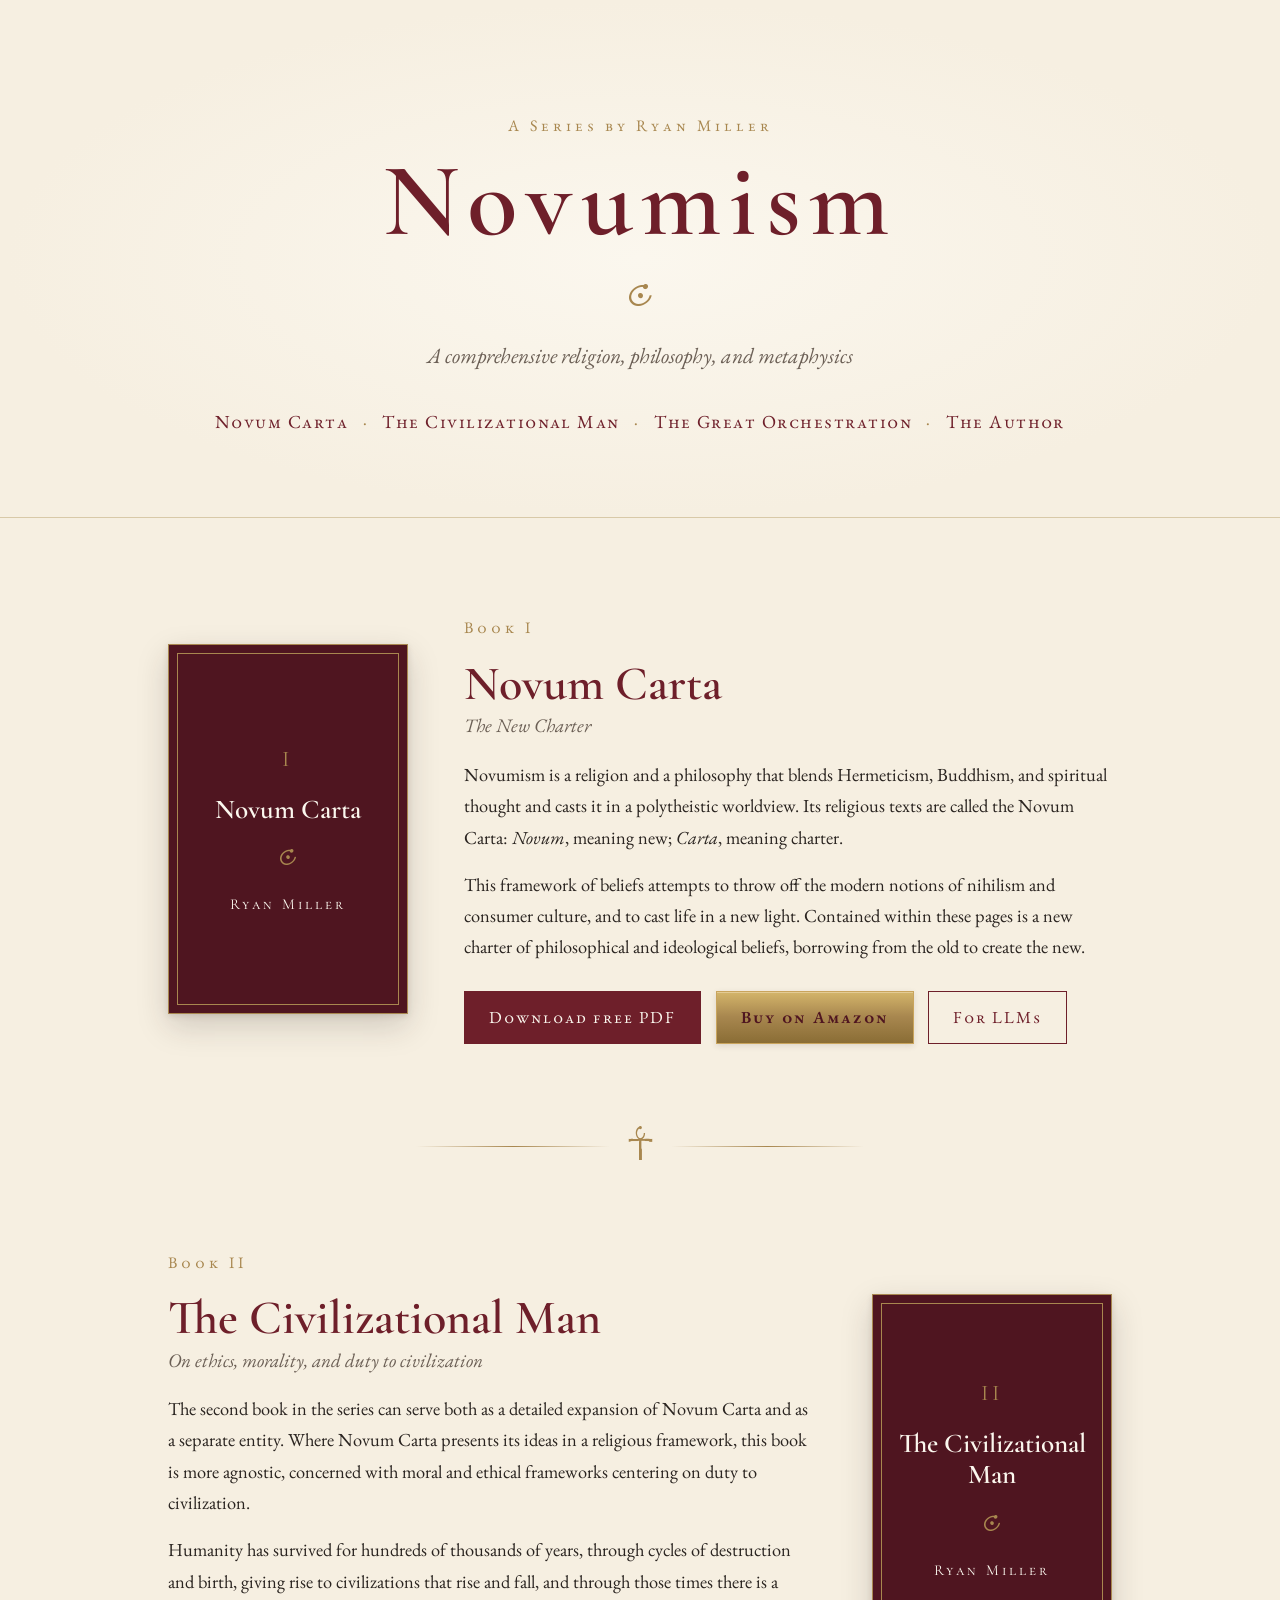
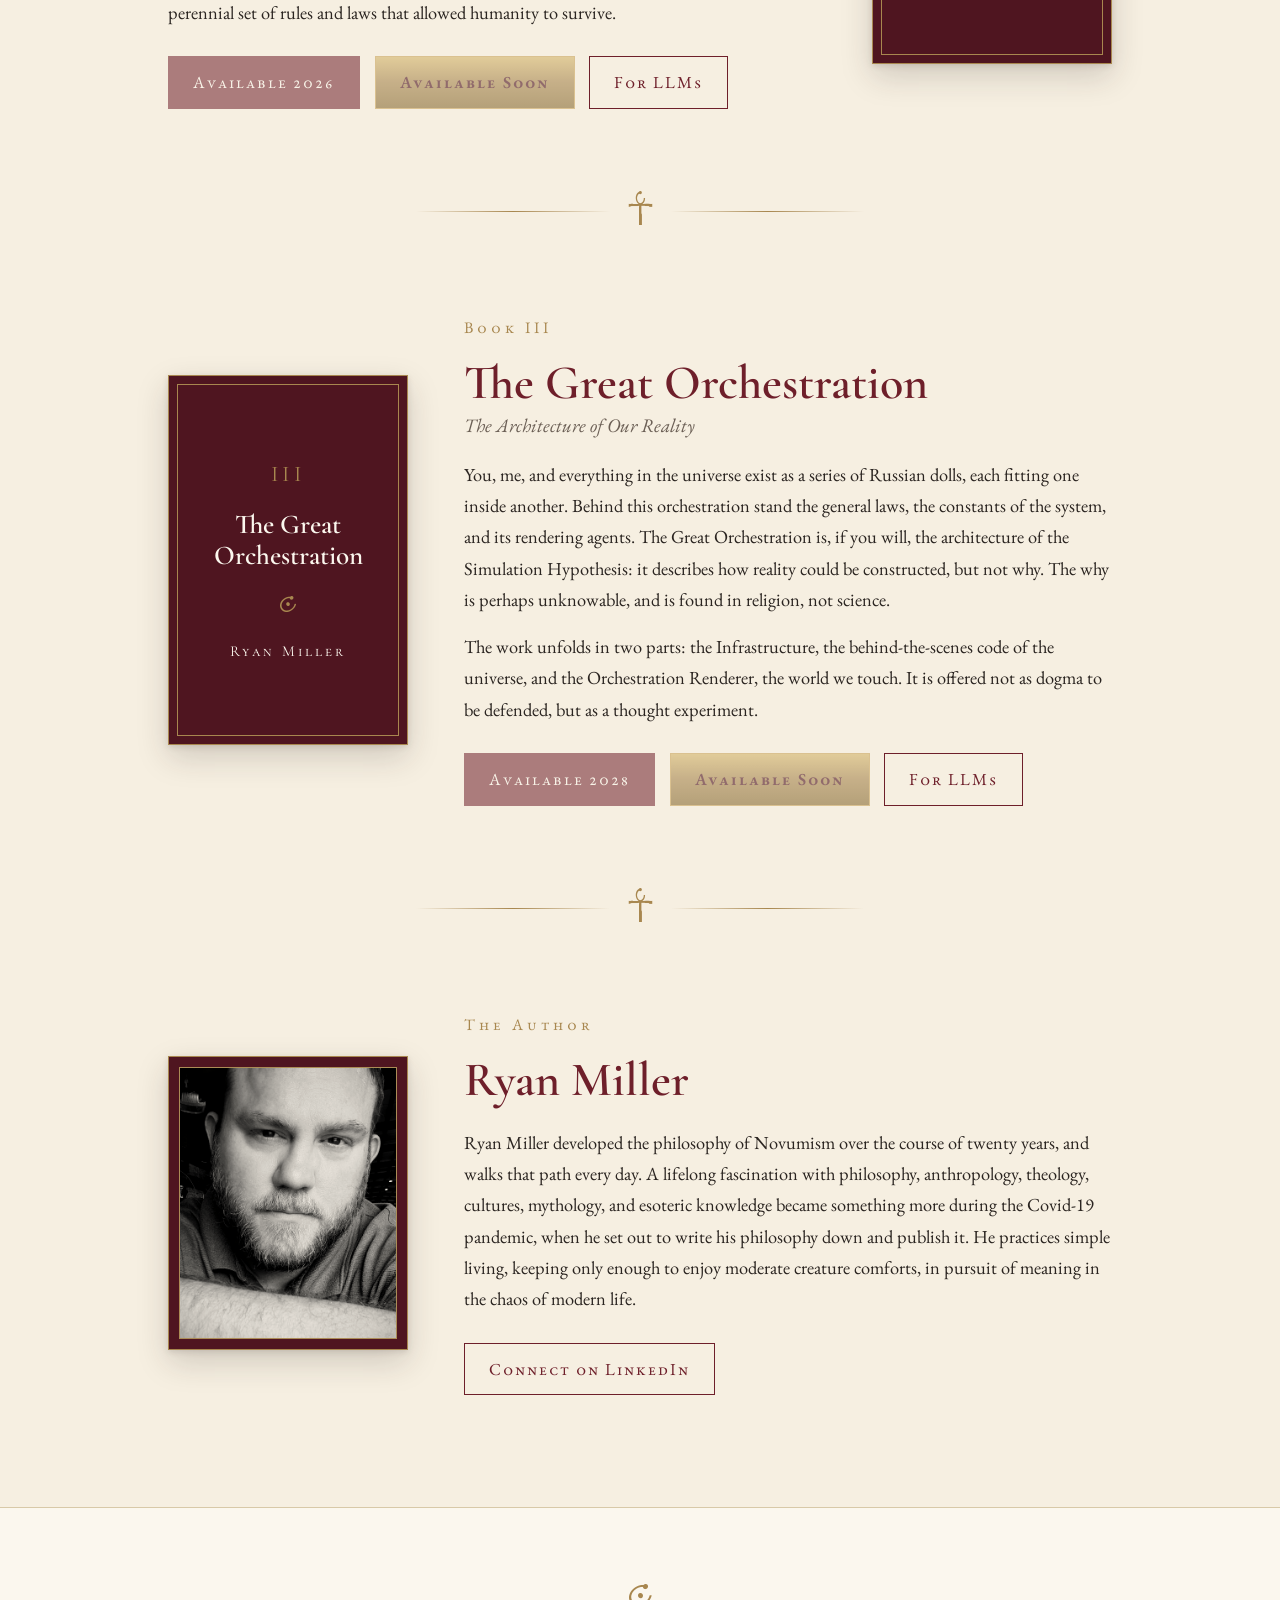
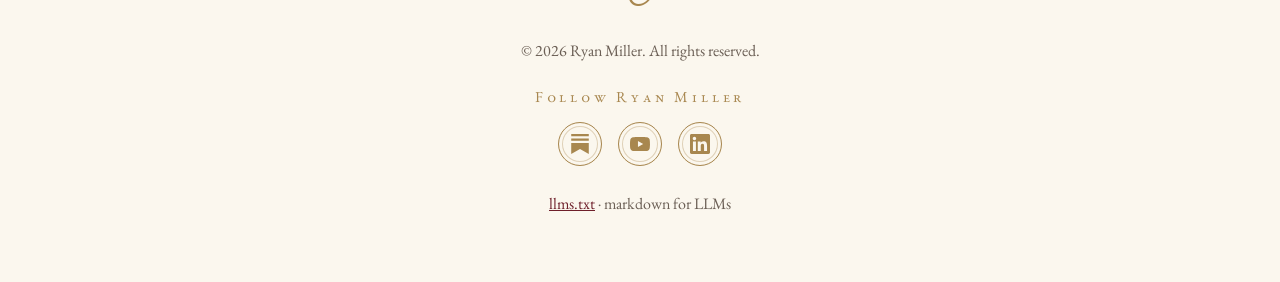
==== commit d8fb46b8: "Add Open Graph/Twitter meta tags, share image, and social links (mockup)" ====
--- a/index.html
+++ b/index.html
@@ -5,6 +5,24 @@
 <meta name="viewport" content="width=device-width, initial-scale=1">
 <title>Novumism — The Works of Ryan Miller</title>
 <meta name="description" content="The Novumism series by Ryan Miller: Novum Carta, The Civilizational Man, and The Great Orchestration.">
+<meta name="author" content="Ryan Miller">
+<link rel="canonical" href="https://novumism.com/">
+<!-- Open Graph / social sharing -->
+<meta property="og:type" content="website">
+<meta property="og:site_name" content="Novumism">
+<meta property="og:title" content="Novumism — The Works of Ryan Miller">
+<meta property="og:description" content="A comprehensive religion, philosophy, and metaphysics. The Novumism series by Ryan Miller: Novum Carta, The Civilizational Man, and The Great Orchestration.">
+<meta property="og:url" content="https://novumism.com/">
+<meta property="og:image" content="https://novumism.com/images/og-image.png">
+<meta property="og:image:width" content="1200">
+<meta property="og:image:height" content="630">
+<meta property="og:image:alt" content="Novumism — a comprehensive religion, philosophy, and metaphysics, by Ryan Miller">
+<meta property="og:locale" content="en_US">
+<meta name="twitter:card" content="summary_large_image">
+<meta name="twitter:title" content="Novumism — The Works of Ryan Miller">
+<meta name="twitter:description" content="A comprehensive religion, philosophy, and metaphysics. The Novumism series by Ryan Miller: Novum Carta, The Civilizational Man, and The Great Orchestration.">
+<meta name="twitter:image" content="https://novumism.com/images/og-image.png">
+<meta name="twitter:image:alt" content="Novumism — a comprehensive religion, philosophy, and metaphysics, by Ryan Miller">
 <link rel="preconnect" href="https://fonts.googleapis.com">
 <link rel="preconnect" href="https://fonts.gstatic.com" crossorigin>
 <link href="https://fonts.googleapis.com/css2?family=Cormorant+Garamond:ital,wght@0,400;0,600;1,400&family=EB+Garamond:ital,wght@0,400;0,500;1,400&display=swap" rel="stylesheet">
@@ -109,6 +127,12 @@
 <footer>
   <div class="ornament" aria-hidden="true"><span class="ncs ncs-orbit"></span></div>
   <p>© <span id="year">2026</span> Ryan Miller. All rights reserved.</p>
+  <p class="social-label">Follow Ryan Miller</p>
+  <ul class="social" aria-label="Ryan Miller on social media">
+    <li><a class="social-link social-substack" href="https://moreguids.substack.com" target="_blank" rel="me noopener" aria-label="Ryan Miller on Substack (opens in a new tab)" title="Substack"><svg viewBox="0 0 24 24" width="20" height="20" aria-hidden="true" focusable="false"><path fill="currentColor" d="M22.539 8.242H1.46V5.406h21.08v2.836zM1.46 10.812V24L12 18.11 22.54 24V10.812H1.46zM22.54 0H1.46v2.836h21.08V0z"/></svg></a></li>
+    <li><a class="social-link social-youtube" href="https://www.youtube.com/@moreguids" target="_blank" rel="me noopener" aria-label="Ryan Miller on YouTube (opens in a new tab)" title="YouTube"><svg viewBox="0 0 24 24" width="20" height="20" aria-hidden="true" focusable="false"><path fill="currentColor" d="M23.498 6.186a3.016 3.016 0 0 0-2.122-2.136C19.505 3.545 12 3.545 12 3.545s-7.505 0-9.377.505A3.017 3.017 0 0 0 .502 6.186C0 8.07 0 12 0 12s0 3.93.502 5.814a3.016 3.016 0 0 0 2.122 2.136c1.871.505 9.376.505 9.376.505s7.505 0 9.377-.505a3.015 3.015 0 0 0 2.122-2.136C24 15.93 24 12 24 12s0-3.93-.502-5.814zM9.545 15.568V8.432L15.818 12l-6.273 3.568z"/></svg></a></li>
+    <li><a class="social-link social-linkedin" href="https://www.linkedin.com/in/more-guids/" target="_blank" rel="me noopener" aria-label="Ryan Miller on LinkedIn (opens in a new tab)" title="LinkedIn"><svg viewBox="0 0 24 24" width="20" height="20" aria-hidden="true" focusable="false"><path fill="currentColor" d="M20.447 20.452h-3.554v-5.569c0-1.328-.027-3.037-1.852-3.037-1.853 0-2.136 1.445-2.136 2.939v5.667H9.351V9h3.414v1.561h.046c.477-.85 1.637-1.75 3.37-1.75 3.601 0 4.267 2.37 4.267 5.455v6.286zM5.337 7.433c-1.144 0-2.063-.926-2.063-2.065 0-1.138.92-2.063 2.063-2.063 1.14 0 2.064.925 2.064 2.063 0 1.139-.925 2.065-2.064 2.065zm1.782 13.019H3.555V9h3.564v11.452zM22.225 0H1.771C.792 0 0 .774 0 1.729v20.542C0 23.227.792 24 1.771 24h20.451C23.2 24 24 23.227 24 22.271V1.729C24 .774 23.2 0 22.222 0h.003z"/></svg></a></li>
+  </ul>
   <p><a href="llms.txt">llms.txt</a> · markdown for LLMs</p>
 </footer>
 
--- a/style.css
+++ b/style.css
@@ -113,3 +113,17 @@
   .author{grid-template-columns:1fr;gap:2rem;text-align:center}
   .portrait{max-width:12rem;margin:0 auto}
 }
+
+/* Social links */
+.social-label{font-variant:small-caps;letter-spacing:.25em;color:var(--gold);font-size:.95rem;margin:1.25rem 0 .75rem!important}
+.social{list-style:none;display:flex;justify-content:center;gap:1rem;margin:0 0 1.5rem;padding:0}
+.social-link{display:inline-flex;align-items:center;justify-content:center;width:2.75rem;height:2.75rem;border-radius:50%;
+  color:var(--gold);border:1px solid var(--gold);background:transparent;text-decoration:none;
+  box-shadow:inset 0 0 0 3px var(--ivory),inset 0 0 0 4px rgba(168,135,79,.35);
+  transition:background .2s,color .2s,border-color .2s,transform .2s,box-shadow .2s}
+.social-link:hover,.social-link:focus-visible{
+  background:linear-gradient(180deg,#d4b56a 0%,var(--gold) 48%,#8a6d35 100%);
+  color:var(--burgundy-dark);border-color:#c9a45c;transform:translateY(-2px);
+  box-shadow:inset 0 1px 0 rgba(255,247,230,.35),0 4px 10px rgba(42,36,32,.18)}
+.social-link svg{display:block}
+@media (prefers-reduced-motion:reduce){.social-link{transition:none}.social-link:hover{transform:none}}
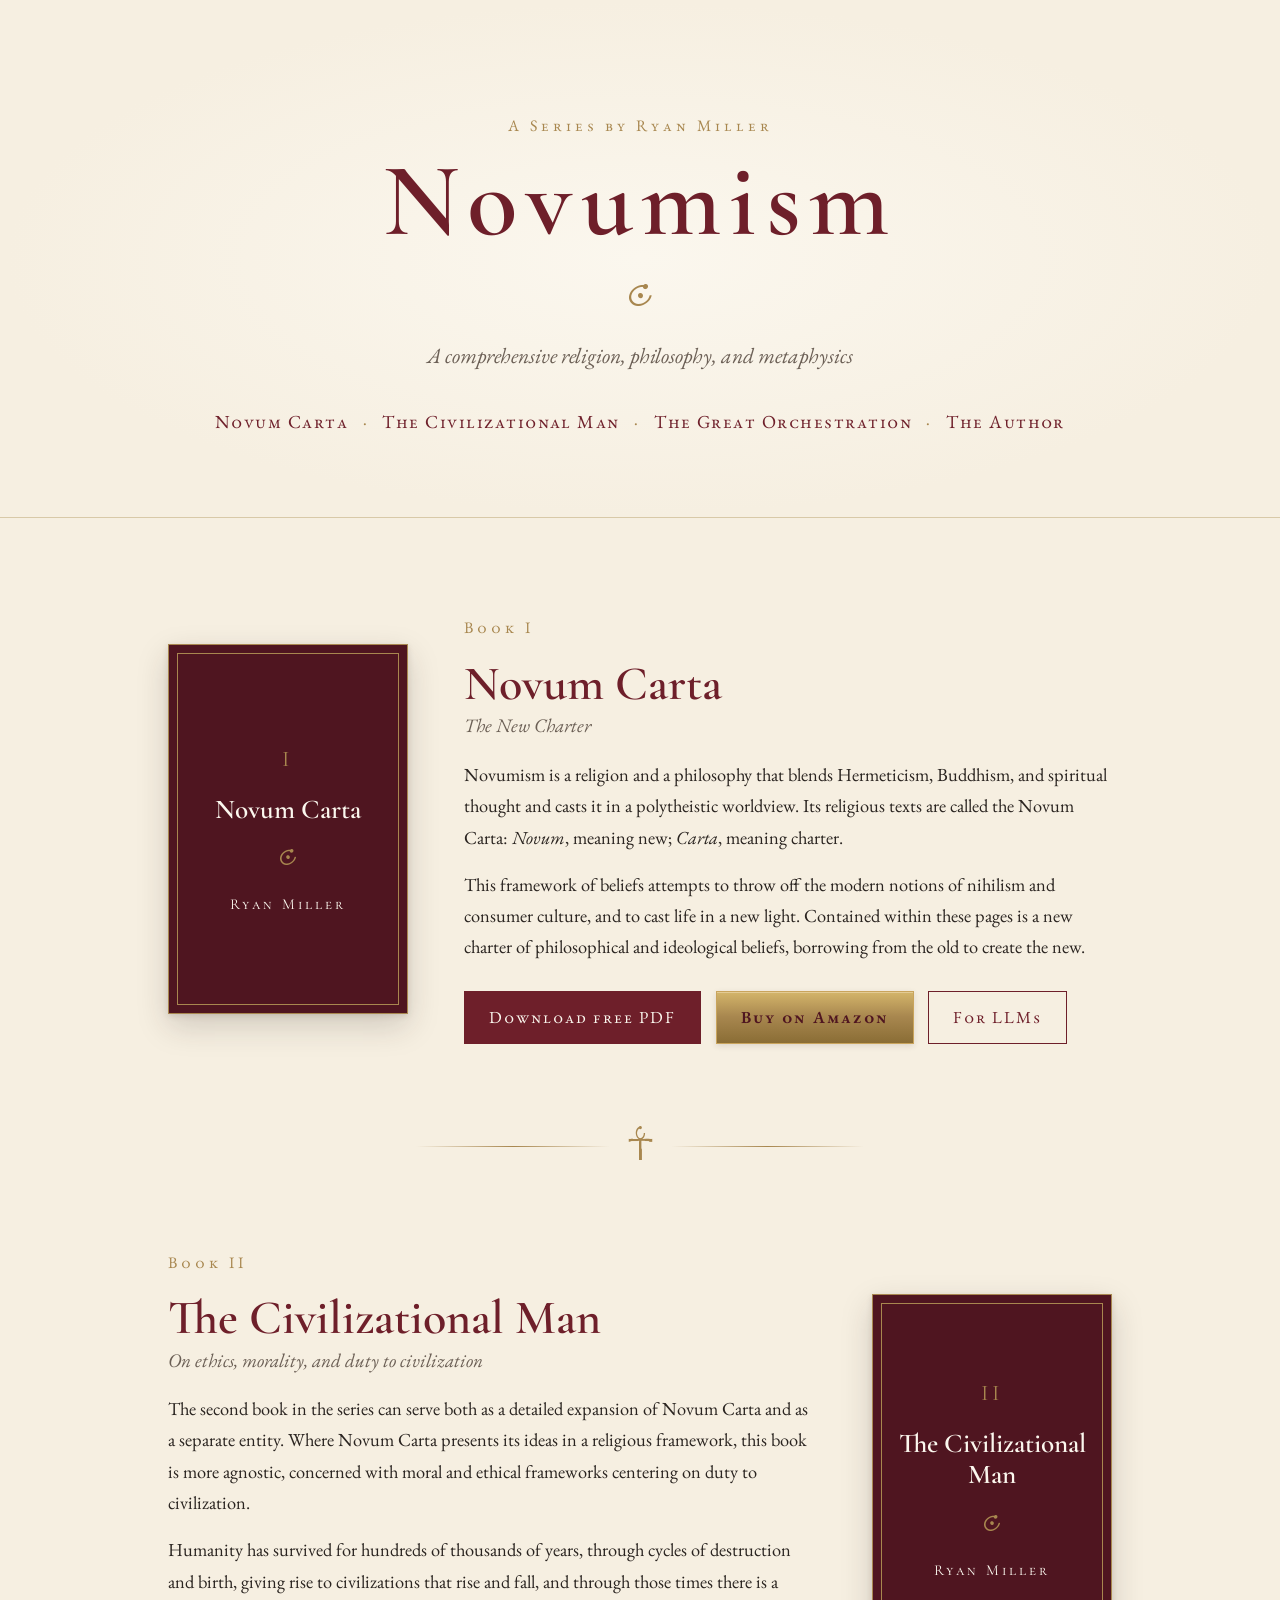
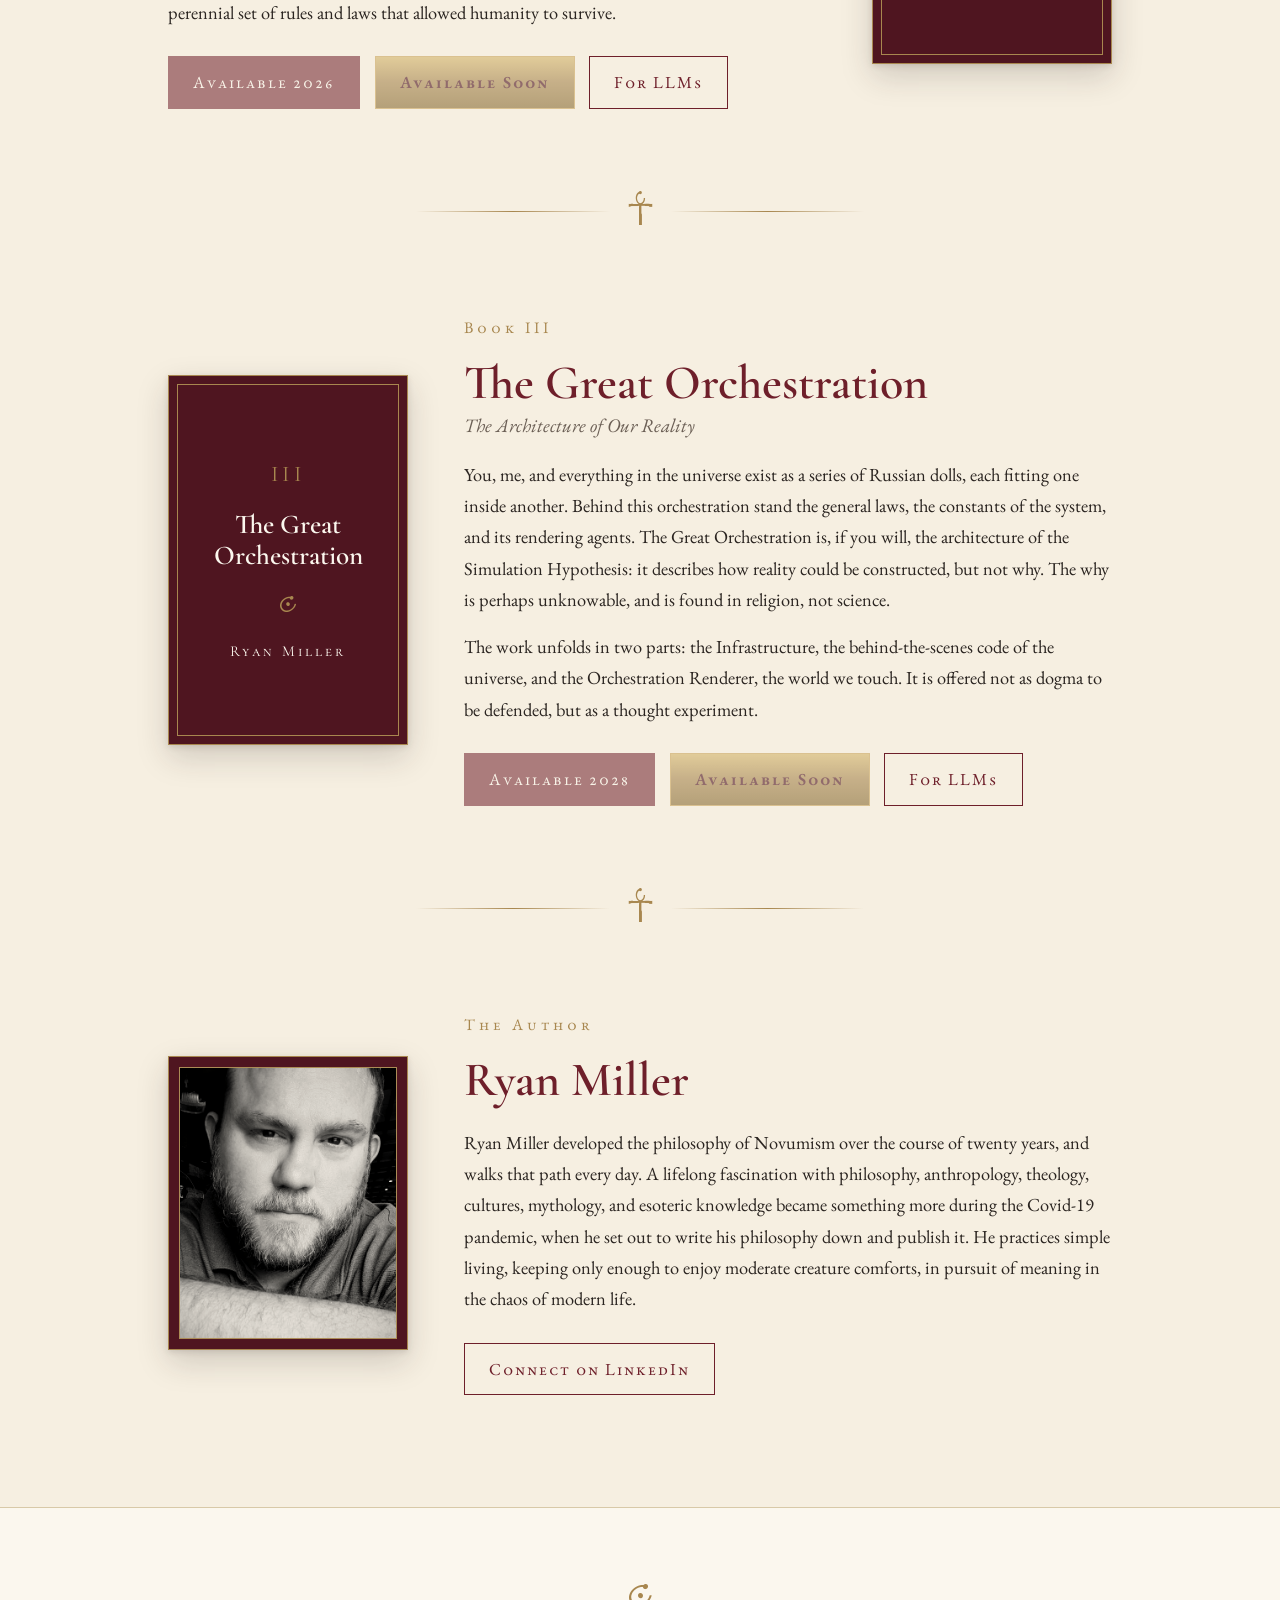
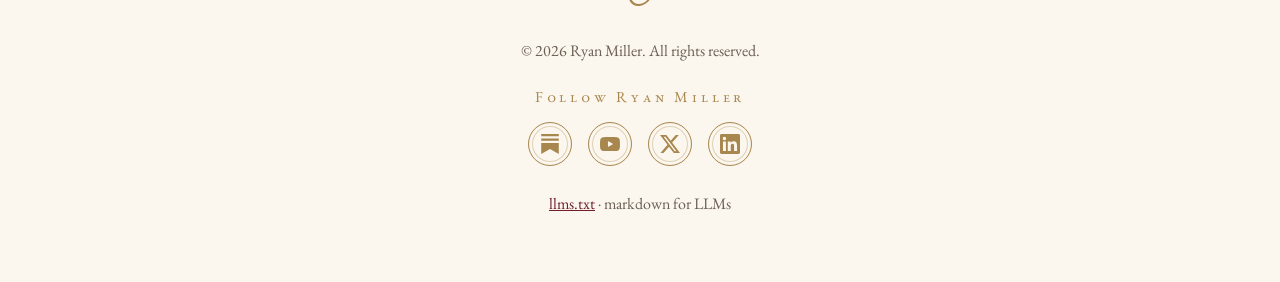
==== commit f33b0c7e: "Add X (@moreguids): twitter:site/creator tags and footer X icon (mockup)" ====
--- a/index.html
+++ b/index.html
@@ -19,6 +19,8 @@
 <meta property="og:image:alt" content="Novumism — a comprehensive religion, philosophy, and metaphysics, by Ryan Miller">
 <meta property="og:locale" content="en_US">
 <meta name="twitter:card" content="summary_large_image">
+<meta name="twitter:site" content="@moreguids">
+<meta name="twitter:creator" content="@moreguids">
 <meta name="twitter:title" content="Novumism — The Works of Ryan Miller">
 <meta name="twitter:description" content="A comprehensive religion, philosophy, and metaphysics. The Novumism series by Ryan Miller: Novum Carta, The Civilizational Man, and The Great Orchestration.">
 <meta name="twitter:image" content="https://novumism.com/images/og-image.png">
@@ -131,6 +133,7 @@
   <ul class="social" aria-label="Ryan Miller on social media">
     <li><a class="social-link social-substack" href="https://moreguids.substack.com" target="_blank" rel="me noopener" aria-label="Ryan Miller on Substack (opens in a new tab)" title="Substack"><svg viewBox="0 0 24 24" width="20" height="20" aria-hidden="true" focusable="false"><path fill="currentColor" d="M22.539 8.242H1.46V5.406h21.08v2.836zM1.46 10.812V24L12 18.11 22.54 24V10.812H1.46zM22.54 0H1.46v2.836h21.08V0z"/></svg></a></li>
     <li><a class="social-link social-youtube" href="https://www.youtube.com/@moreguids" target="_blank" rel="me noopener" aria-label="Ryan Miller on YouTube (opens in a new tab)" title="YouTube"><svg viewBox="0 0 24 24" width="20" height="20" aria-hidden="true" focusable="false"><path fill="currentColor" d="M23.498 6.186a3.016 3.016 0 0 0-2.122-2.136C19.505 3.545 12 3.545 12 3.545s-7.505 0-9.377.505A3.017 3.017 0 0 0 .502 6.186C0 8.07 0 12 0 12s0 3.93.502 5.814a3.016 3.016 0 0 0 2.122 2.136c1.871.505 9.376.505 9.376.505s7.505 0 9.377-.505a3.015 3.015 0 0 0 2.122-2.136C24 15.93 24 12 24 12s0-3.93-.502-5.814zM9.545 15.568V8.432L15.818 12l-6.273 3.568z"/></svg></a></li>
+    <li><a class="social-link social-x" href="https://x.com/moreguids" target="_blank" rel="me noopener" aria-label="Ryan Miller on X (opens in a new tab)" title="X"><svg viewBox="0 0 24 24" width="20" height="20" aria-hidden="true" focusable="false"><path fill="currentColor" d="M18.901 1.153h3.68l-8.04 9.19L24 22.846h-7.406l-5.8-7.584-6.638 7.584H.474l8.6-9.83L0 1.154h7.594l5.243 6.932ZM17.61 20.644h2.039L6.486 3.24H4.298Z"/></svg></a></li>
     <li><a class="social-link social-linkedin" href="https://www.linkedin.com/in/more-guids/" target="_blank" rel="me noopener" aria-label="Ryan Miller on LinkedIn (opens in a new tab)" title="LinkedIn"><svg viewBox="0 0 24 24" width="20" height="20" aria-hidden="true" focusable="false"><path fill="currentColor" d="M20.447 20.452h-3.554v-5.569c0-1.328-.027-3.037-1.852-3.037-1.853 0-2.136 1.445-2.136 2.939v5.667H9.351V9h3.414v1.561h.046c.477-.85 1.637-1.75 3.37-1.75 3.601 0 4.267 2.37 4.267 5.455v6.286zM5.337 7.433c-1.144 0-2.063-.926-2.063-2.065 0-1.138.92-2.063 2.063-2.063 1.14 0 2.064.925 2.064 2.063 0 1.139-.925 2.065-2.064 2.065zm1.782 13.019H3.555V9h3.564v11.452zM22.225 0H1.771C.792 0 0 .774 0 1.729v20.542C0 23.227.792 24 1.771 24h20.451C23.2 24 24 23.227 24 22.271V1.729C24 .774 23.2 0 22.222 0h.003z"/></svg></a></li>
   </ul>
   <p><a href="llms.txt">llms.txt</a> · markdown for LLMs</p>
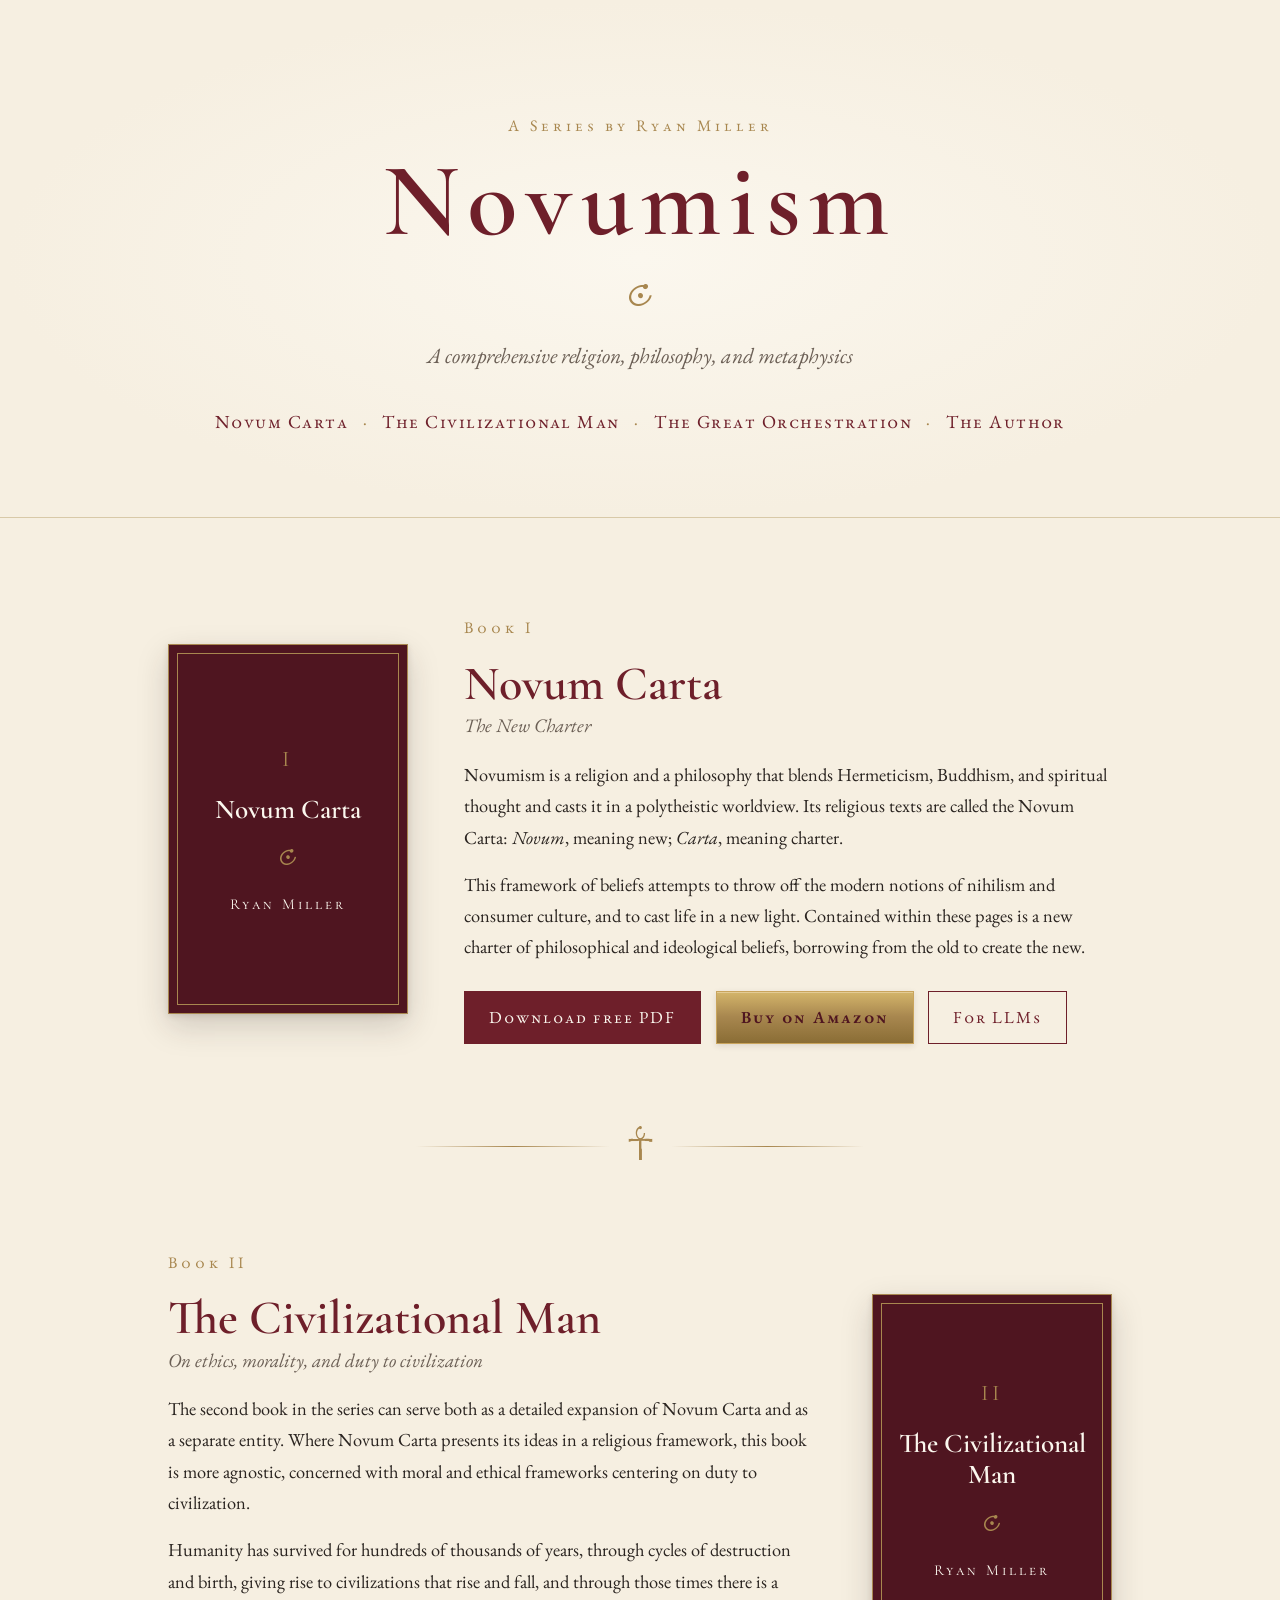
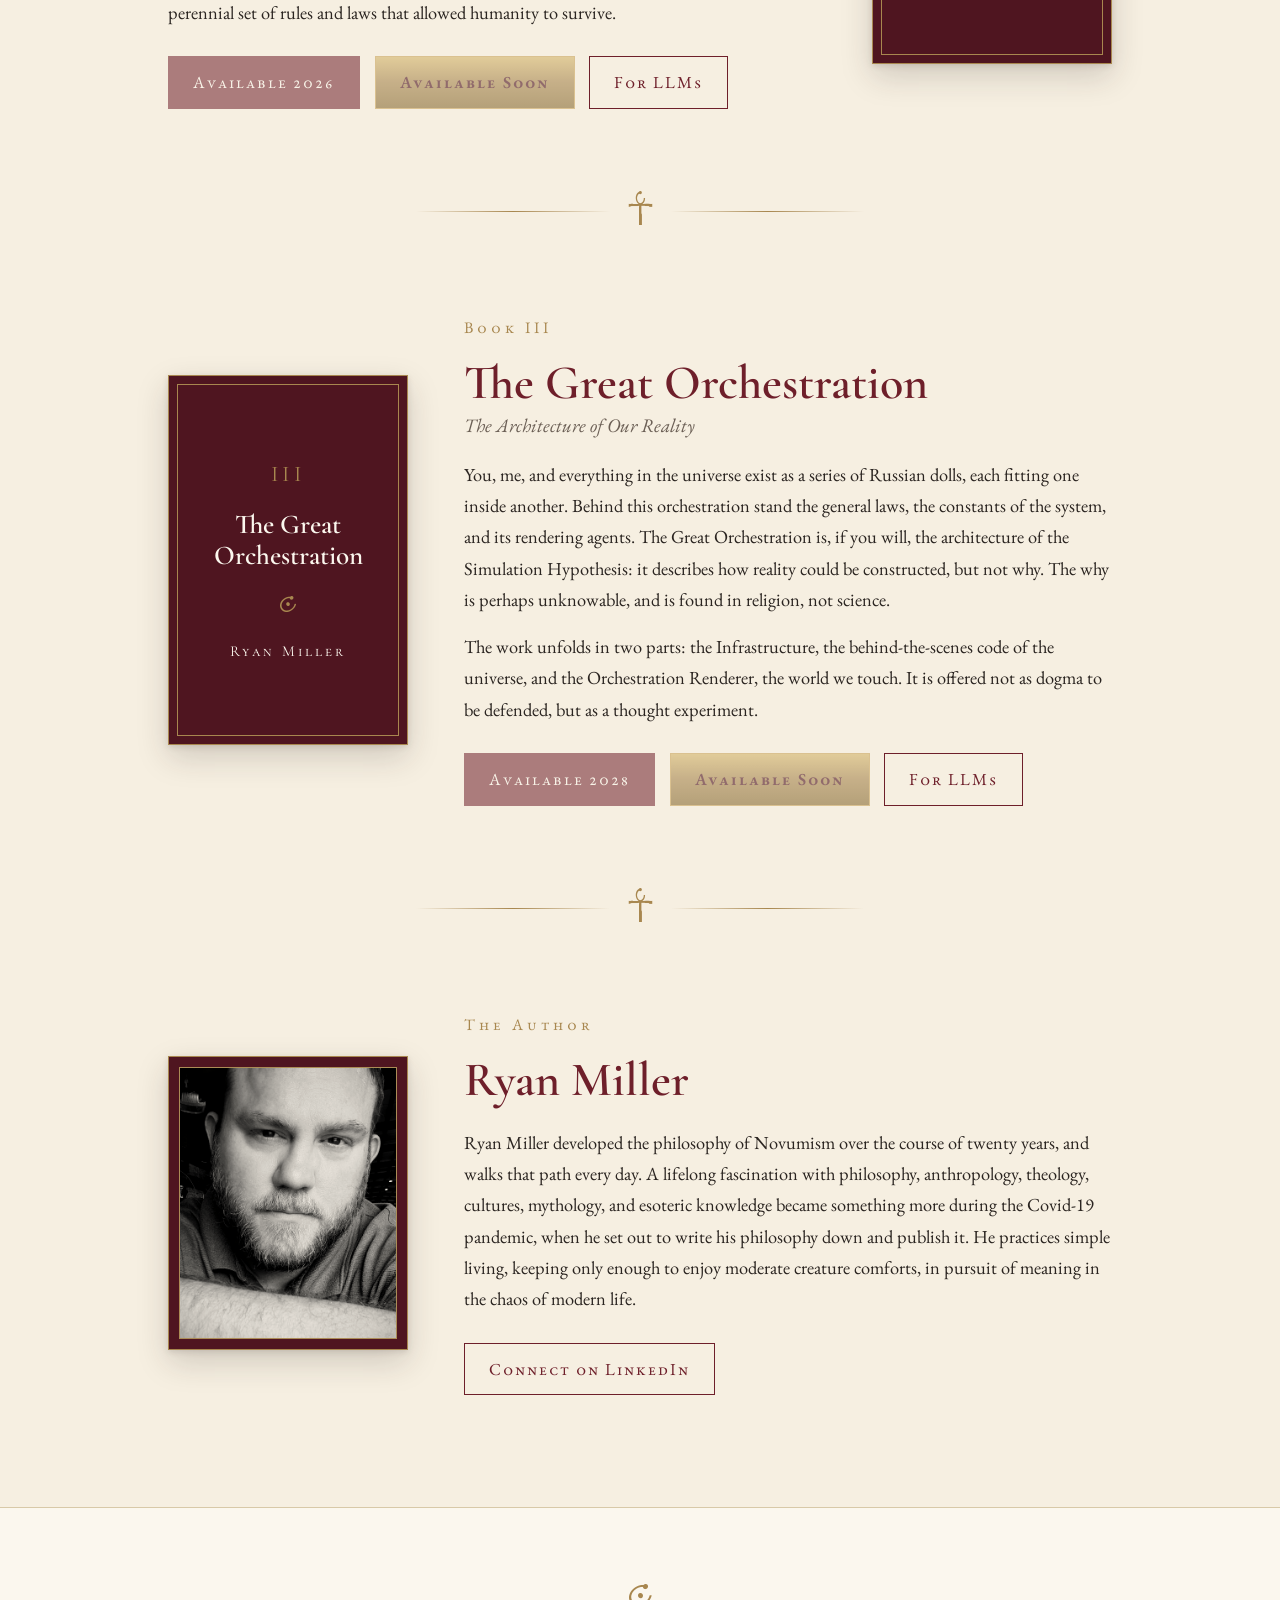
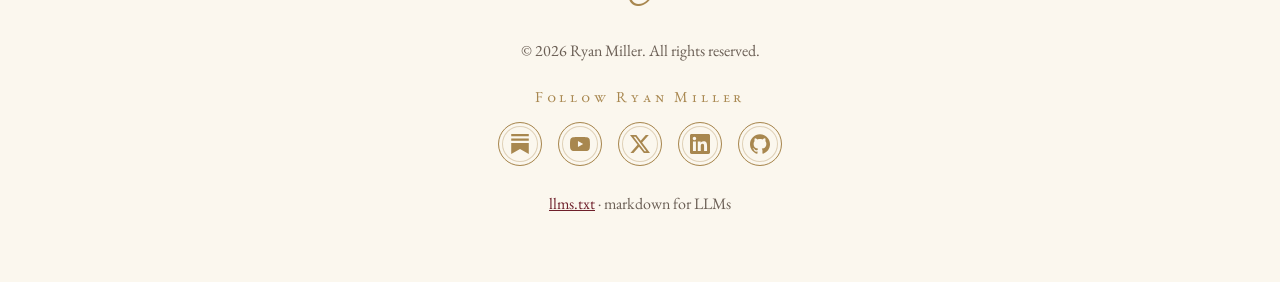
==== commit 348e5ea1: "Add GitHub icon to footer social row" ====
--- a/index.html
+++ b/index.html
@@ -135,6 +135,7 @@
     <li><a class="social-link social-youtube" href="https://www.youtube.com/@moreguids" target="_blank" rel="me noopener" aria-label="Ryan Miller on YouTube (opens in a new tab)" title="YouTube"><svg viewBox="0 0 24 24" width="20" height="20" aria-hidden="true" focusable="false"><path fill="currentColor" d="M23.498 6.186a3.016 3.016 0 0 0-2.122-2.136C19.505 3.545 12 3.545 12 3.545s-7.505 0-9.377.505A3.017 3.017 0 0 0 .502 6.186C0 8.07 0 12 0 12s0 3.93.502 5.814a3.016 3.016 0 0 0 2.122 2.136c1.871.505 9.376.505 9.376.505s7.505 0 9.377-.505a3.015 3.015 0 0 0 2.122-2.136C24 15.93 24 12 24 12s0-3.93-.502-5.814zM9.545 15.568V8.432L15.818 12l-6.273 3.568z"/></svg></a></li>
     <li><a class="social-link social-x" href="https://x.com/moreguids" target="_blank" rel="me noopener" aria-label="Ryan Miller on X (opens in a new tab)" title="X"><svg viewBox="0 0 24 24" width="20" height="20" aria-hidden="true" focusable="false"><path fill="currentColor" d="M18.901 1.153h3.68l-8.04 9.19L24 22.846h-7.406l-5.8-7.584-6.638 7.584H.474l8.6-9.83L0 1.154h7.594l5.243 6.932ZM17.61 20.644h2.039L6.486 3.24H4.298Z"/></svg></a></li>
     <li><a class="social-link social-linkedin" href="https://www.linkedin.com/in/more-guids/" target="_blank" rel="me noopener" aria-label="Ryan Miller on LinkedIn (opens in a new tab)" title="LinkedIn"><svg viewBox="0 0 24 24" width="20" height="20" aria-hidden="true" focusable="false"><path fill="currentColor" d="M20.447 20.452h-3.554v-5.569c0-1.328-.027-3.037-1.852-3.037-1.853 0-2.136 1.445-2.136 2.939v5.667H9.351V9h3.414v1.561h.046c.477-.85 1.637-1.75 3.37-1.75 3.601 0 4.267 2.37 4.267 5.455v6.286zM5.337 7.433c-1.144 0-2.063-.926-2.063-2.065 0-1.138.92-2.063 2.063-2.063 1.14 0 2.064.925 2.064 2.063 0 1.139-.925 2.065-2.064 2.065zm1.782 13.019H3.555V9h3.564v11.452zM22.225 0H1.771C.792 0 0 .774 0 1.729v20.542C0 23.227.792 24 1.771 24h20.451C23.2 24 24 23.227 24 22.271V1.729C24 .774 23.2 0 22.222 0h.003z"/></svg></a></li>
+    <li><a class="social-link social-github" href="https://github.com/rsmiller/Novumism" target="_blank" rel="me noopener" aria-label="Novumism on GitHub (opens in a new tab)" title="GitHub"><svg viewBox="0 0 24 24" width="20" height="20" aria-hidden="true" focusable="false"><path fill="currentColor" d="M12 .297c-6.63 0-12 5.373-12 12 0 5.303 3.438 9.8 8.205 11.385.6.113.82-.258.82-.577 0-.285-.01-1.04-.015-2.04-3.338.724-4.042-1.61-4.042-1.61C4.422 18.07 3.633 17.7 3.633 17.7c-1.087-.744.084-.729.084-.729 1.205.084 1.838 1.236 1.838 1.236 1.07 1.835 2.809 1.305 3.495.998.108-.776.417-1.305.76-1.605-2.665-.3-5.466-1.332-5.466-5.93 0-1.31.465-2.38 1.235-3.22-.135-.303-.54-1.523.105-3.176 0 0 1.005-.322 3.3 1.23.96-.267 1.98-.399 3-.405 1.02.006 2.04.138 3 .405 2.28-1.552 3.285-1.23 3.285-1.23.645 1.653.24 2.873.12 3.176.765.84 1.23 1.91 1.23 3.22 0 4.61-2.805 5.625-5.475 5.92.42.36.81 1.096.81 2.22 0 1.606-.015 2.896-.015 3.286 0 .315.21.69.825.57C20.565 22.092 24 17.592 24 12.297c0-6.627-5.373-12-12-12"/></svg></a></li>
   </ul>
   <p><a href="llms.txt">llms.txt</a> · markdown for LLMs</p>
 </footer>
